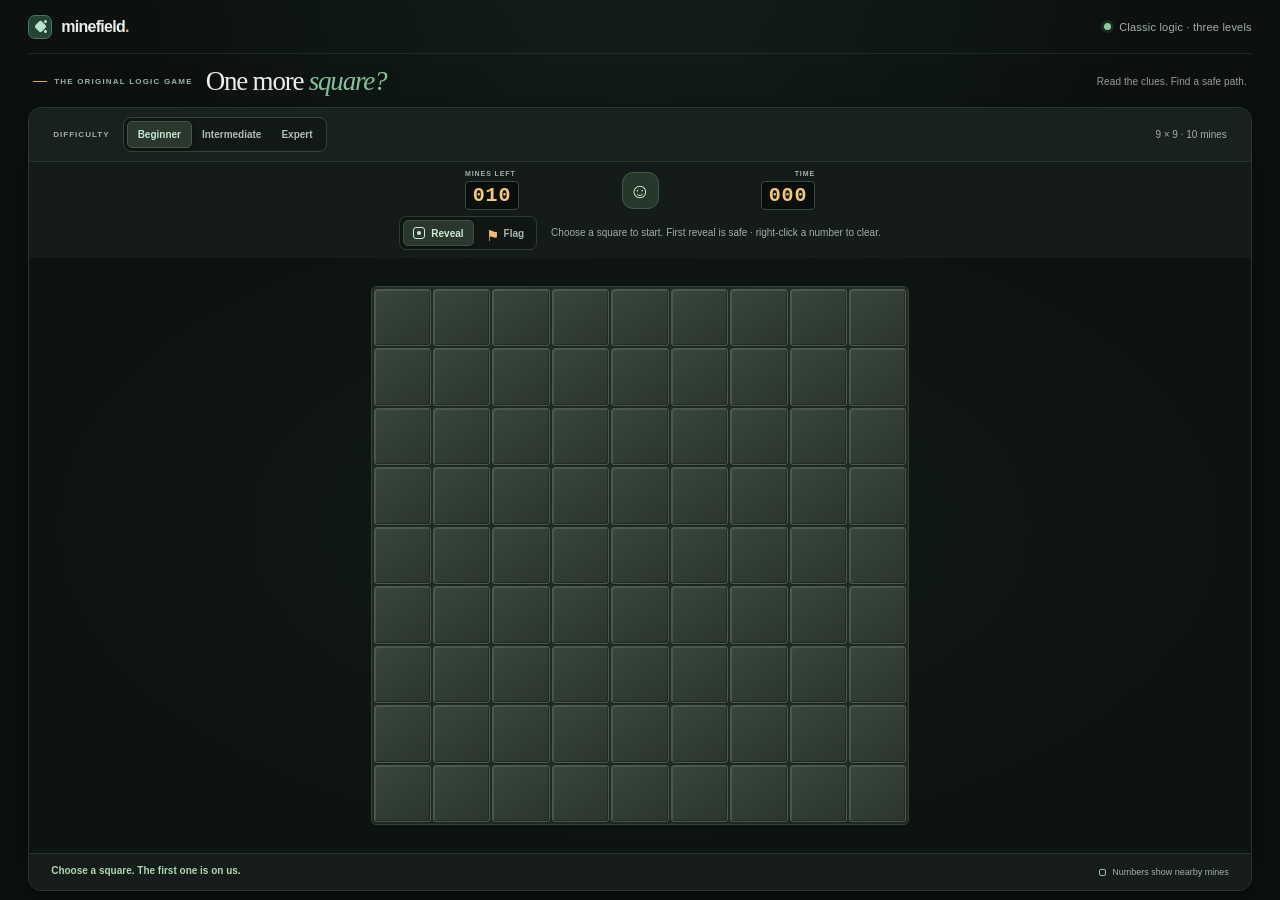
==== index.html @ 8f232d11 "Add playable Minesweeper project Publish the responsive game, test suite, project documentation, and" ====
<!doctype html>
<html lang="en">
  <head>
    <meta charset="utf-8">
    <meta name="viewport" content="width=device-width, initial-scale=1">
    <meta name="theme-color" content="#0c1110">
    <meta
      name="description"
      content="A fresh, friendly take on classic Minesweeper. Pick a difficulty and clear the board without hitting a mine."
    >
    <title>Minesweeper — One more square?</title>
    <link rel="stylesheet" href="styles.css">
    <script type="module" src="app.mjs"></script>
  </head>
  <body>
    <div class="page-shell">
      <header class="site-header">
        <a class="brand" href="./" aria-label="Minesweeper home">
          <span class="brand-mark" aria-hidden="true"><span></span></span>
          <span class="brand-name">minefield<span class="brand-period">.</span></span>
        </a>
        <span class="header-note"><span class="live-dot" aria-hidden="true"></span> Classic logic · three levels</span>
      </header>

      <main class="game-main">
        <section class="intro" aria-labelledby="page-title">
          <p class="eyebrow"><span class="eyebrow-line" aria-hidden="true"></span> THE ORIGINAL LOGIC GAME</p>
          <h1 id="page-title">One more <span>square?</span></h1>
          <p class="intro-copy">Read the clues. Find a safe path.</p>
        </section>

        <section class="game-card" aria-label="Minesweeper game">
          <div class="game-toolbar">
            <div class="difficulty-wrap">
              <span class="control-label" id="difficulty-label">DIFFICULTY</span>
              <div class="difficulty-switch" role="group" aria-labelledby="difficulty-label">
                <button class="difficulty-button is-selected" type="button" data-difficulty="beginner" aria-pressed="true">Beginner</button>
                <button class="difficulty-button" type="button" data-difficulty="intermediate" aria-pressed="false">Intermediate</button>
                <button class="difficulty-button" type="button" data-difficulty="expert" aria-pressed="false">Expert</button>
              </div>
            </div>
            <p class="board-size" id="board-size">9 × 9 <span>·</span> 10 mines</p>
          </div>

          <div class="game-console">
            <div class="counter-block">
              <span class="counter-label">MINES LEFT</span>
              <output class="digital-display" id="mine-count" aria-label="Mines remaining">010</output>
            </div>
            <button class="face-button" id="restart-button" type="button" aria-label="Start a new game">☺</button>
            <div class="counter-block counter-block-right">
              <span class="counter-label">TIME</span>
              <output class="digital-display" id="timer-display" aria-label="Elapsed time in seconds">000</output>
            </div>
          </div>

          <div class="play-controls">
            <div class="mode-switch" role="group" aria-label="Cell action">
              <button class="mode-button is-selected" type="button" data-mode="reveal" aria-pressed="true">
                <span class="mode-icon reveal-icon" aria-hidden="true"></span> Reveal
              </button>
              <button class="mode-button" type="button" data-mode="flag" aria-pressed="false">
                <span class="mode-icon flag-icon" aria-hidden="true">⚑</span> Flag
              </button>
            </div>
            <p class="play-hint" id="board-instructions">Choose a square to start. First reveal is safe · right-click a number to clear.</p>
          </div>

          <div class="board-frame">
            <div class="board-scroll" id="board-scroll" tabindex="0" aria-label="Scrollable game board">
              <div class="board" id="board" role="grid" aria-label="Minesweeper board" aria-describedby="board-instructions"></div>
            </div>
          </div>

          <div class="game-footer">
            <p class="game-message" id="game-message" role="status" aria-live="polite" aria-atomic="true">Choose a square. The first one is on us.</p>
            <p class="board-legend"><span class="legend-dot" aria-hidden="true"></span> Numbers show nearby mines</p>
          </div>
        </section>

      </main>
    </div>
  </body>
</html>
---- styles.css ----
:root {
  color-scheme: dark;
  font-family: "Avenir Next", Avenir, "Segoe UI", sans-serif;
  font-synthesis: none;
  text-rendering: optimizeLegibility;
  background: #0c1110;
  color: #e7ede8;
  --ink: #e7ede8;
  --muted: #99a69f;
  --paper: #151d1a;
  --green: #83c5a1;
  --green-dark: #9ad9b5;
  --line: #2a3731;
  --cell-size: 34px;
}

* {
  box-sizing: border-box;
}

html {
  min-width: 320px;
  min-height: 100%;
  background: #0c1110;
}

body {
  width: 100%;
  min-width: 320px;
  height: 100vh;
  height: 100dvh;
  min-height: 0;
  margin: 0;
  overflow: hidden;
  background:
    radial-gradient(ellipse at 50% -28%, rgba(45, 92, 69, 0.2), transparent 56%),
    #0c1110;
}

button {
  color: inherit;
  font: inherit;
}

button:focus-visible,
a:focus-visible,
.board-scroll:focus-visible {
  outline: 3px solid #e7b96d;
  outline-offset: 2px;
}

.page-shell {
  width: 100%;
  height: 100%;
  display: grid;
  grid-template-rows: 54px minmax(0, 1fr);
  padding: 0 clamp(10px, 2.2vw, 34px);
}

.site-header {
  min-width: 0;
  display: flex;
  align-items: center;
  justify-content: space-between;
  border-bottom: 1px solid rgba(153, 177, 161, 0.12);
}

.brand {
  display: inline-flex;
  gap: 9px;
  align-items: center;
  color: var(--ink);
  text-decoration: none;
}

.brand-mark {
  width: 24px;
  height: 24px;
  display: grid;
  place-items: center;
  border: 1px solid #4c765e;
  border-radius: 7px;
  background: #244333;
}

.brand-mark span {
  position: relative;
  width: 9px;
  height: 9px;
  border-radius: 2px;
  background: #b9e3c8;
  transform: rotate(45deg);
}

.brand-mark span::before,
.brand-mark span::after {
  position: absolute;
  top: 3px;
  left: 3px;
  width: 3px;
  height: 3px;
  border-radius: 50%;
  background: #b9e3c8;
  content: "";
}

.brand-mark span::before {
  transform: translateY(-7px);
}

.brand-mark span::after {
  transform: translateX(7px);
}

.brand-name {
  font-size: 16px;
  font-weight: 750;
  letter-spacing: -0.7px;
}

.brand-period {
  color: #e9ae6b;
}

.header-note {
  display: inline-flex;
  gap: 8px;
  align-items: center;
  color: #a3b0a8;
  font-size: 11px;
  letter-spacing: 0.02em;
}

.live-dot {
  width: 7px;
  height: 7px;
  border-radius: 50%;
  background: #8ccd9e;
  box-shadow: 0 0 0 3px rgba(140, 205, 158, 0.12);
}

.game-main {
  min-width: 0;
  min-height: 0;
  display: flex;
  flex-direction: column;
  padding: 7px 0 9px;
}

.intro {
  min-height: 46px;
  display: flex;
  align-items: center;
  gap: 13px;
  padding: 2px 5px 8px;
}

.eyebrow {
  display: inline-flex;
  gap: 7px;
  align-items: center;
  flex: 0 0 auto;
  margin: 0;
  color: #9cb6a5;
  font-size: 8px;
  font-weight: 750;
  letter-spacing: 0.15em;
}

.eyebrow-line {
  width: 14px;
  height: 1px;
  background: #e5a967;
}

h1 {
  margin: 0;
  color: #edf2ed;
  font-family: Georgia, "Times New Roman", serif;
  font-size: clamp(20px, 2.3vw, 27px);
  font-weight: 500;
  letter-spacing: -0.045em;
  line-height: 1;
  white-space: nowrap;
}

h1 span {
  color: #88c6a0;
  font-style: italic;
}

.intro-copy {
  margin: 0 0 0 auto;
  color: #96a39b;
  font-size: 10px;
  letter-spacing: 0.01em;
}

.game-card {
  min-width: 0;
  min-height: 0;
  flex: 1 1 auto;
  display: grid;
  grid-template-rows: auto auto auto minmax(0, 1fr) auto;
  overflow: hidden;
  border: 1px solid #2b3832;
  border-radius: 13px;
  background: #141b18;
  box-shadow: 0 17px 56px rgba(0, 0, 0, 0.26), 0 1px 4px rgba(0, 0, 0, 0.35);
}

.game-toolbar {
  min-height: 54px;
  display: flex;
  align-items: center;
  justify-content: space-between;
  gap: 14px;
  padding: 8px clamp(12px, 2vw, 24px);
  border-bottom: 1px solid var(--line);
  background: #18211d;
}

.difficulty-wrap {
  display: flex;
  align-items: center;
  gap: 13px;
}

.control-label,
.counter-label {
  color: #a3b0a8;
  font-size: 8px;
  font-weight: 750;
  letter-spacing: 0.13em;
}

.difficulty-switch {
  display: flex;
  align-items: center;
  padding: 3px;
  border: 1px solid #35443c;
  border-radius: 8px;
  background: #111815;
}

.difficulty-button {
  min-height: 27px;
  padding: 0 10px;
  border: 0;
  border-radius: 5px;
  background: transparent;
  color: #b1bcb5;
  cursor: pointer;
  font-size: 10px;
  font-weight: 600;
  transition: background 140ms ease, color 140ms ease;
}

.difficulty-button:hover {
  color: #f2f6f2;
}

.difficulty-button.is-selected {
  border: 1px solid #45564b;
  background: #29372f;
  color: #c2e8ce;
  box-shadow: 0 1px 5px rgba(0, 0, 0, 0.35);
}

.board-size {
  margin: 0;
  color: #a2afa6;
  font-size: 10px;
  white-space: nowrap;
}

.board-size span {
  padding: 0 4px;
  color: #617568;
}

.game-console {
  width: min(100%, 380px);
  display: flex;
  align-items: center;
  justify-content: space-between;
  margin: 0 auto;
  padding: 8px 15px 4px;
}

.counter-block {
  display: grid;
  gap: 4px;
}

.counter-block-right {
  text-align: right;
}

.counter-label {
  font-size: 7px;
}

.digital-display {
  min-width: 54px;
  padding: 4px 6px 3px;
  border: 1px solid #3a4941;
  border-radius: 4px;
  background: #0b100e;
  color: #f3c87e;
  font-family: "Courier New", monospace;
  font-size: 20px;
  font-variant-numeric: tabular-nums;
  font-weight: 700;
  letter-spacing: 0.04em;
  line-height: 1;
  text-align: center;
  box-shadow: inset 0 1px 5px rgba(0, 0, 0, 0.55);
}

.face-button {
  width: 37px;
  height: 37px;
  display: grid;
  place-items: center;
  border: 1px solid #45564a;
  border-radius: 11px;
  background: #25382c;
  color: #d1ead6;
  cursor: pointer;
  font-family: "Segoe UI Emoji", sans-serif;
  font-size: 21px;
  line-height: 1;
  transition: transform 150ms ease, background 150ms ease;
}

.face-button:hover {
  transform: translateY(-1px);
  background: #304736;
}

.face-button:active {
  transform: translateY(1px);
}

.play-controls {
  min-height: 42px;
  display: flex;
  align-items: center;
  justify-content: center;
  gap: 14px;
  padding: 2px 14px 8px;
}

.mode-switch {
  display: inline-flex;
  gap: 3px;
  flex: 0 0 auto;
  padding: 3px;
  border: 1px solid #303d35;
  border-radius: 7px;
  background: #101613;
}

.mode-button {
  min-height: 26px;
  display: inline-flex;
  gap: 6px;
  align-items: center;
  padding: 0 9px;
  border: 0;
  border-radius: 5px;
  background: transparent;
  color: #aab5ad;
  cursor: pointer;
  font-size: 10px;
  font-weight: 650;
}

.mode-button.is-selected {
  border: 1px solid #3e5145;
  background: #29372f;
  color: #cae9d2;
  box-shadow: 0 1px 4px rgba(0, 0, 0, 0.35);
}

.mode-icon {
  width: 12px;
  height: 12px;
  display: inline-grid;
  place-items: center;
}

.reveal-icon {
  border: 1.5px solid currentColor;
  border-radius: 3px;
}

.reveal-icon::after {
  width: 4px;
  height: 4px;
  border-radius: 50%;
  background: currentColor;
  content: "";
}

.flag-icon {
  color: #f2bc70;
  font-family: "Segoe UI Symbol", sans-serif;
  font-size: 15px;
}

.play-hint {
  margin: 0;
  color: #a2aea6;
  font-size: 10px;
  line-height: 1.4;
  text-align: center;
}

.board-frame {
  min-width: 0;
  min-height: 0;
  display: flex;
  align-items: center;
  justify-content: center;
  overflow: auto;
  padding: clamp(8px, 1.6vh, 16px);
  background:
    radial-gradient(ellipse at 50% 45%, rgba(55, 82, 65, 0.12), transparent 68%),
    #0d1310;
}

.board-scroll {
  max-width: 100%;
  max-height: 100%;
  overflow: auto;
  border: 1px solid #344139;
  border-radius: 5px;
  background: #18211c;
  scrollbar-color: #4b6152 #111815;
  scrollbar-width: thin;
}

.board {
  width: max-content;
  display: grid;
  grid-template-columns: repeat(var(--columns), var(--cell-size));
  gap: 2px;
  padding: 2px;
  margin: 0 auto;
  background: #202b24;
}

.cell {
  width: var(--cell-size);
  height: var(--cell-size);
  display: grid;
  place-items: center;
  padding: 0;
  border: 1px solid #4a5a50;
  border-radius: 3px;
  background: linear-gradient(145deg, #39463e, #29352e);
  color: #e5ece6;
  cursor: pointer;
  font-family: "Avenir Next", Avenir, "Segoe UI", sans-serif;
  font-size: clamp(13px, calc(var(--cell-size) * 0.48), 21px);
  font-weight: 800;
  line-height: 1;
  box-shadow:
    inset 1px 1px 0 rgba(215, 235, 220, 0.12),
    inset -1px -1px 0 rgba(0, 0, 0, 0.27),
    0 1px 1px rgba(0, 0, 0, 0.18);
  -webkit-tap-highlight-color: transparent;
  touch-action: manipulation;
  user-select: none;
}

.cell:hover:not(.is-revealed) {
  border-color: #738b78;
  background: linear-gradient(145deg, #46564a, #334137);
}

.cell.is-revealed {
  border: 1px solid #252f29;
  background: #171e1a;
  color: #e7ece7;
  cursor: default;
  box-shadow:
    inset 1px 1px 3px rgba(0, 0, 0, 0.42),
    inset -1px -1px 0 rgba(176, 196, 181, 0.045);
}

.cell.is-revealed:focus-visible {
  outline-offset: -3px;
}

.cell.is-flagged {
  border-color: #77603a;
  background: linear-gradient(145deg, #4a4030, #392f24);
  color: #ffd27e;
  font-family: "Segoe UI Symbol", sans-serif;
  font-size: clamp(14px, calc(var(--cell-size) * 0.52), 22px);
}

.cell.is-mine,
.cell.is-exposed-mine {
  border-color: #7b4d48;
  background: #432c2b;
  color: #ff9c87;
  font-size: clamp(15px, calc(var(--cell-size) * 0.56), 24px);
}

.cell.is-exposed-mine {
  background: #492e2d;
}

.cell.is-wrong-flag {
  border-color: #87504b;
  background: #492e2d;
  color: #ff9d91;
  font-size: clamp(15px, calc(var(--cell-size) * 0.56), 24px);
}

.cell.is-revealed.number-1 { color: #78c2ff; }
.cell.is-revealed.number-2 { color: #83d39a; }
.cell.is-revealed.number-3 { color: #ff8e82; }
.cell.is-revealed.number-4 { color: #c5a5ff; }
.cell.is-revealed.number-5 { color: #ffb36e; }
.cell.is-revealed.number-6 { color: #67d4d0; }
.cell.is-revealed.number-7 { color: #f0e8d9; }
.cell.is-revealed.number-8 { color: #b1bcb4; }

.game-footer {
  min-height: 37px;
  display: flex;
  align-items: center;
  justify-content: space-between;
  gap: 12px;
  padding: 4px clamp(12px, 2vw, 22px);
  border-top: 1px solid #28352e;
  background: #151c19;
}

.game-message {
  min-height: 1.4em;
  margin: 0;
  color: #aad8b6;
  font-size: 10px;
  font-weight: 650;
}

.board-legend {
  display: inline-flex;
  gap: 6px;
  align-items: center;
  margin: 0;
  color: #a3afa7;
  font-size: 9px;
  white-space: nowrap;
}

.legend-dot {
  width: 7px;
  height: 7px;
  border: 1px solid #90c9a0;
  border-radius: 2px;
  background: #171e1a;
  box-shadow: inset 1px 1px 2px rgba(0, 0, 0, 0.35);
}

@media (min-width: 700px) {
  .board {
    --cell-size: clamp(24px, min(calc((100vw - 140px) / var(--columns)), calc((100dvh - 383px) / var(--rows))), 76px);
  }
}

@media (max-width: 699px) {
  .page-shell {
    grid-template-rows: 48px minmax(0, 1fr);
    padding: 0 9px;
  }

  .header-note {
    font-size: 9px;
  }

  .game-main {
    padding-top: 4px;
    padding-bottom: 5px;
  }

  .intro {
    min-height: 39px;
    gap: 9px;
    padding: 2px 3px 6px;
  }

  .eyebrow {
    gap: 5px;
    font-size: 7px;
    letter-spacing: 0.1em;
  }

  .eyebrow-line {
    width: 9px;
  }

  h1 {
    font-size: clamp(17px, 4.8vw, 23px);
  }

  .intro-copy {
    display: none;
  }

  .game-card {
    border-radius: 10px;
  }

  .game-toolbar {
    min-height: 51px;
    gap: 7px;
    padding: 6px 8px;
  }

  .difficulty-wrap {
    gap: 6px;
  }

  .control-label {
    font-size: 7px;
    letter-spacing: 0.08em;
  }

  .difficulty-button {
    min-height: 25px;
    padding: 0 6px;
    font-size: 9px;
  }

  .board-size {
    font-size: 9px;
  }

  .game-console {
    width: min(100%, 310px);
    padding: 5px 13px 2px;
  }

  .digital-display {
    min-width: 49px;
    font-size: 18px;
  }

  .face-button {
    width: 34px;
    height: 34px;
    border-radius: 9px;
    font-size: 19px;
  }

  .play-controls {
    min-height: 39px;
    flex-wrap: wrap;
    gap: 5px 9px;
    padding: 2px 7px 6px;
  }

  .mode-button {
    min-height: 24px;
    padding: 0 7px;
    font-size: 9px;
  }

  .play-hint {
    font-size: 8px;
  }

  .board-frame {
    padding: 6px;
  }

  .board {
    --cell-size: clamp(22px, min(calc((100vw - 44px) / var(--columns)), calc((100dvh - 255px) / var(--rows))), 40px);
    margin: 0;
  }

  .game-footer {
    min-height: 34px;
    gap: 5px;
    padding: 4px 8px;
  }

  .game-message {
    font-size: 8px;
  }

  .board-legend {
    font-size: 8px;
  }
}

@media (max-width: 370px) {
  .header-note {
    max-width: 132px;
    font-size: 8px;
  }

  .board-legend {
    white-space: normal;
  }
}

@media (max-height: 520px) {
  .page-shell {
    grid-template-rows: 42px minmax(0, 1fr);
  }

  .game-main {
    padding-top: 2px;
    padding-bottom: 3px;
  }

  .intro {
    min-height: 32px;
    padding-bottom: 4px;
  }

  .game-toolbar {
    min-height: 42px;
    padding-top: 4px;
    padding-bottom: 4px;
  }

  .game-console {
    padding-top: 3px;
    padding-bottom: 1px;
  }

  .face-button {
    width: 30px;
    height: 30px;
  }

  .play-controls {
    min-height: 32px;
    padding-bottom: 4px;
  }

  .game-footer {
    min-height: 30px;
  }

  .board {
    --cell-size: clamp(8px, min(calc((100vw - 140px) / var(--columns)), calc((100dvh - 300px) / var(--rows))), 32px);
  }
}

@media (prefers-reduced-motion: reduce) {
  *,
  *::before,
  *::after {
    scroll-behavior: auto !important;
    transition-duration: 0.01ms !important;
    animation-duration: 0.01ms !important;
    animation-iteration-count: 1 !important;
  }
}
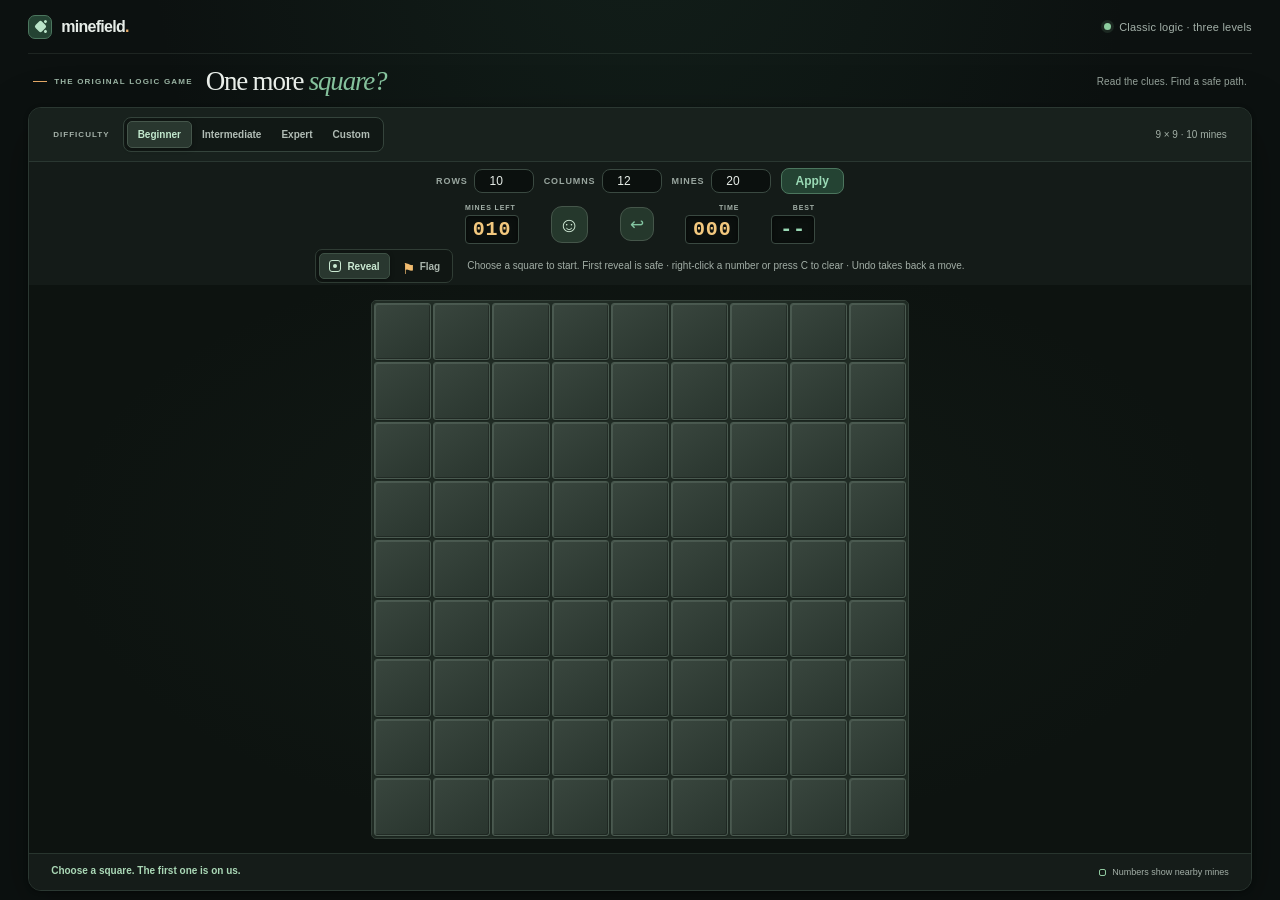
==== commit c62564e4: "Add custom boards, undo, keyboard chording, and best times - Custom board size (1-24 rows, 1-40 colu" ====
--- a/index.html
+++ b/index.html
@@ -37,9 +37,25 @@
                 <button class="difficulty-button is-selected" type="button" data-difficulty="beginner" aria-pressed="true">Beginner</button>
                 <button class="difficulty-button" type="button" data-difficulty="intermediate" aria-pressed="false">Intermediate</button>
                 <button class="difficulty-button" type="button" data-difficulty="expert" aria-pressed="false">Expert</button>
+                <button class="difficulty-button" type="button" data-difficulty="custom" aria-pressed="false">Custom</button>
               </div>
             </div>
             <p class="board-size" id="board-size">9 × 9 <span>·</span> 10 mines</p>
+          </div>
+          <div class="custom-size" id="custom-size" hidden>
+            <label class="custom-field">
+              <span class="custom-label">ROWS</span>
+              <input class="custom-input" id="custom-rows" type="number" min="1" max="24" value="10" inputmode="numeric">
+            </label>
+            <label class="custom-field">
+              <span class="custom-label">COLUMNS</span>
+              <input class="custom-input" id="custom-columns" type="number" min="1" max="40" value="12" inputmode="numeric">
+            </label>
+            <label class="custom-field">
+              <span class="custom-label">MINES</span>
+              <input class="custom-input" id="custom-mines" type="number" min="1" max="479" value="20" inputmode="numeric">
+            </label>
+            <button class="custom-apply" id="apply-custom" type="button">Apply</button>
           </div>
 
           <div class="game-console">
@@ -48,9 +64,14 @@
               <output class="digital-display" id="mine-count" aria-label="Mines remaining">010</output>
             </div>
             <button class="face-button" id="restart-button" type="button" aria-label="Start a new game">☺</button>
+            <button class="undo-button" id="undo-button" type="button" aria-label="Undo last move">↩</button>
             <div class="counter-block counter-block-right">
               <span class="counter-label">TIME</span>
-              <output class="digital-display" id="timer-display" aria-label="Elapsed time in seconds">000</output>
+              <output class="digital-display" id="timer-display" aria-label="Elapsed time in seconds">0000</output>
+            </div>
+            <div class="counter-block counter-block-best">
+              <span class="counter-label">BEST</span>
+              <output class="digital-display best-display" id="best-time" aria-label="Best time for this difficulty">--</output>
             </div>
           </div>
 
@@ -63,7 +84,7 @@
                 <span class="mode-icon flag-icon" aria-hidden="true">⚑</span> Flag
               </button>
             </div>
-            <p class="play-hint" id="board-instructions">Choose a square to start. First reveal is safe · right-click a number to clear.</p>
+            <p class="play-hint" id="board-instructions">Choose a square to start. First reveal is safe · right-click a number or press C to clear · Undo takes back a move.</p>
           </div>
 
           <div class="board-frame">
--- a/styles.css
+++ b/styles.css
@@ -340,6 +340,99 @@
 }
 
 .face-button:active {
+  transform: translateY(1px);
+}
+
+.undo-button {
+  width: 34px;
+  height: 34px;
+  display: grid;
+  place-items: center;
+  border: 1px solid #45564a;
+  border-radius: 11px;
+  background: #25382c;
+  color: var(--green);
+  cursor: pointer;
+  font-size: 17px;
+  line-height: 1;
+  transition: transform 150ms ease, background 150ms ease;
+}
+
+.undo-button:hover {
+  transform: translateY(-1px);
+  background: #304736;
+}
+
+.undo-button:active {
+  transform: translateY(1px);
+}
+
+.counter-block-best {
+  text-align: right;
+}
+
+.best-display {
+  min-width: 44px;
+  color: var(--green-dark);
+}
+
+.custom-size {
+  display: flex;
+  flex-wrap: wrap;
+  align-items: center;
+  justify-content: center;
+  gap: 10px;
+  padding: 6px 0 2px;
+}
+
+.custom-field {
+  display: inline-flex;
+  align-items: center;
+  gap: 6px;
+}
+
+.custom-label {
+  color: var(--muted);
+  font-size: 9px;
+  font-weight: 750;
+  letter-spacing: 0.1em;
+}
+
+.custom-input {
+  width: 60px;
+  padding: 4px 6px;
+  border: 1px solid #3a4941;
+  border-radius: 8px;
+  background: #0b100e;
+  color: var(--ink);
+  font: inherit;
+  font-size: 12px;
+  text-align: center;
+}
+
+.custom-input:focus-visible {
+  outline: 2px solid #e7b96d;
+  outline-offset: 1px;
+}
+
+.custom-apply {
+  padding: 5px 14px;
+  border: 1px solid #4c765e;
+  border-radius: 8px;
+  background: #244333;
+  color: var(--green-dark);
+  font: inherit;
+  font-size: 12px;
+  font-weight: 650;
+  cursor: pointer;
+  transition: background 150ms ease, transform 100ms ease;
+}
+
+.custom-apply:hover {
+  background: #2c4f3b;
+}
+
+.custom-apply:active {
   transform: translateY(1px);
 }
 
@@ -660,6 +753,21 @@
     font-size: 19px;
   }
 
+  .undo-button {
+    width: 32px;
+    height: 32px;
+    border-radius: 9px;
+    font-size: 16px;
+  }
+
+  .best-display {
+    min-width: 40px;
+  }
+
+  .custom-input {
+    width: 54px;
+  }
+
   .play-controls {
     min-height: 39px;
     flex-wrap: wrap;
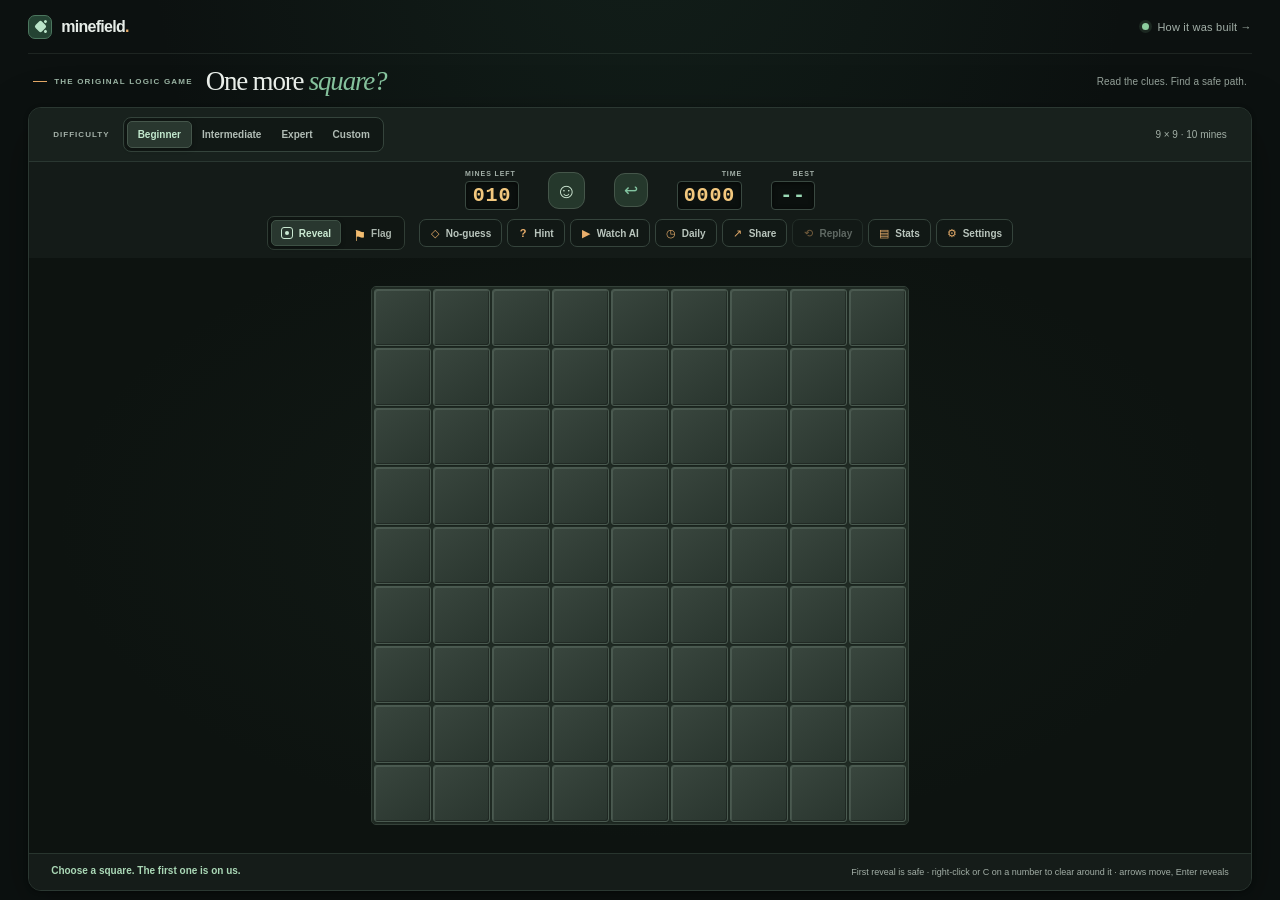
==== commit c79ec3ec: "Add solver-backed tools, daily and shared boards, replay, stats, offline play, and settings Build th" ====
--- a/index.html
+++ b/index.html
@@ -9,6 +9,9 @@
       content="A fresh, friendly take on classic Minesweeper. Pick a difficulty and clear the board without hitting a mine."
     >
     <title>Minesweeper — One more square?</title>
+    <link rel="manifest" href="manifest.webmanifest">
+    <link rel="icon" href="icons/icon.svg" type="image/svg+xml">
+    <link rel="apple-touch-icon" href="icons/icon-192.png">
     <link rel="stylesheet" href="styles.css">
     <script type="module" src="app.mjs"></script>
   </head>
@@ -19,7 +22,7 @@
           <span class="brand-mark" aria-hidden="true"><span></span></span>
           <span class="brand-name">minefield<span class="brand-period">.</span></span>
         </a>
-        <span class="header-note"><span class="live-dot" aria-hidden="true"></span> Classic logic · three levels</span>
+        <a class="header-note" href="build.html"><span class="live-dot" aria-hidden="true"></span> How it was built →</a>
       </header>
 
       <main class="game-main">
@@ -84,7 +87,46 @@
                 <span class="mode-icon flag-icon" aria-hidden="true">⚑</span> Flag
               </button>
             </div>
-            <p class="play-hint" id="board-instructions">Choose a square to start. First reveal is safe · right-click a number or press C to clear · Undo takes back a move.</p>
+            <div class="tool-bar" role="group" aria-label="Game tools">
+              <button class="tool-button" id="no-guess-button" type="button" aria-pressed="false" aria-label="No-guess boards" title="Boards that can always be solved by logic">
+                <span class="tool-icon" aria-hidden="true">◇</span><span class="tool-text">No-guess</span>
+              </button>
+              <button class="tool-button" id="hint-button" type="button" aria-label="Hint" title="Show a square the numbers prove safe">
+                <span class="tool-icon" aria-hidden="true">?</span><span class="tool-text">Hint</span>
+              </button>
+              <button class="tool-button" id="agent-button" type="button" aria-pressed="false" aria-label="Watch AI play" title="Watch the solver play and explain each move">
+                <span class="tool-icon" aria-hidden="true">▶</span><span class="tool-text">Watch AI</span>
+              </button>
+              <button class="tool-button" id="daily-button" type="button" aria-label="Daily challenge" title="Today's board, the same for everyone">
+                <span class="tool-icon" aria-hidden="true">◷</span><span class="tool-text">Daily</span>
+              </button>
+              <button class="tool-button" id="share-button" type="button" aria-label="Share this board" title="Share a link to this exact board">
+                <span class="tool-icon" aria-hidden="true">↗</span><span class="tool-text">Share</span>
+              </button>
+              <button class="tool-button" id="replay-button" type="button" aria-label="Replay this game" title="Watch the finished game move by move" disabled>
+                <span class="tool-icon" aria-hidden="true">⟲</span><span class="tool-text">Replay</span>
+              </button>
+              <button class="tool-button" id="stats-button" type="button" aria-label="Stats" title="Games played, win rate, streaks, and speed">
+                <span class="tool-icon" aria-hidden="true">▤</span><span class="tool-text">Stats</span>
+              </button>
+              <button class="tool-button" id="settings-button" type="button" aria-label="Settings" title="Colors, contrast, sound, and motion">
+                <span class="tool-icon" aria-hidden="true">⚙</span><span class="tool-text">Settings</span>
+              </button>
+            </div>
+          </div>
+
+          <div class="replay-bar" id="replay-bar" role="group" aria-label="Replay controls" hidden>
+            <button class="tool-button" id="replay-back" type="button" aria-label="Previous move">⏮</button>
+            <button class="tool-button" id="replay-play" type="button" aria-label="Pause">⏸</button>
+            <button class="tool-button" id="replay-forward" type="button" aria-label="Next move">⏭</button>
+            <input class="replay-slider" id="replay-slider" type="range" min="0" max="0" value="0" aria-label="Replay position">
+            <output class="replay-position" id="replay-position">Move 0 of 0</output>
+            <select class="replay-speed" id="replay-speed" aria-label="Replay speed">
+              <option value="1">1×</option>
+              <option value="2" selected>2×</option>
+              <option value="4">4×</option>
+            </select>
+            <button class="tool-button" id="replay-exit" type="button">Exit replay</button>
           </div>
 
           <div class="board-frame">
@@ -95,11 +137,78 @@
 
           <div class="game-footer">
             <p class="game-message" id="game-message" role="status" aria-live="polite" aria-atomic="true">Choose a square. The first one is on us.</p>
-            <p class="board-legend"><span class="legend-dot" aria-hidden="true"></span> Numbers show nearby mines</p>
+            <p class="play-hint" id="board-instructions">First reveal is safe · right-click or C on a number to clear around it · arrows move, Enter reveals</p>
           </div>
         </section>
 
       </main>
     </div>
+
+    <dialog class="panel" id="share-dialog" aria-labelledby="share-title">
+      <div class="panel-head">
+        <h2 id="share-title">Share this board</h2>
+        <form method="dialog"><button class="panel-close" type="submit" aria-label="Close">×</button></form>
+      </div>
+      <p class="panel-note" id="share-note">Anyone with this link gets the same board.</p>
+      <textarea class="share-text" id="share-text" rows="5" readonly aria-label="Text to share"></textarea>
+      <div class="panel-actions">
+        <button class="panel-action" id="copy-share" type="button">Copy</button>
+        <button class="panel-action" id="native-share" type="button" hidden>Share…</button>
+      </div>
+    </dialog>
+
+    <dialog class="panel panel-wide" id="stats-dialog" aria-labelledby="stats-title">
+      <div class="panel-head">
+        <h2 id="stats-title">Your stats</h2>
+        <form method="dialog"><button class="panel-close" type="submit" aria-label="Close">×</button></form>
+      </div>
+      <div class="stats-wrap">
+        <table class="stats-table">
+          <thead>
+            <tr>
+              <th scope="col">Mode</th>
+              <th scope="col">Played</th>
+              <th scope="col">Win %</th>
+              <th scope="col">Streak</th>
+              <th scope="col">Best streak</th>
+              <th scope="col">Best time</th>
+              <th scope="col">Average</th>
+              <th scope="col"><abbr title="Board difficulty (3BV) cleared per second">Best 3BV/s</abbr></th>
+            </tr>
+          </thead>
+          <tbody id="stats-body"></tbody>
+        </table>
+      </div>
+      <p class="panel-note">Stats stay in this browser. Games with hints, the AI, or an undo after a loss don't count.</p>
+      <div class="panel-actions">
+        <button class="panel-action is-danger" id="reset-stats" type="button">Reset stats</button>
+      </div>
+    </dialog>
+
+    <dialog class="panel" id="settings-dialog" aria-labelledby="settings-title">
+      <div class="panel-head">
+        <h2 id="settings-title">Settings</h2>
+        <form method="dialog"><button class="panel-close" type="submit" aria-label="Close">×</button></form>
+      </div>
+      <div class="settings-list">
+        <label class="setting">
+          <input type="checkbox" id="setting-colorblind">
+          <span><strong>Colorblind-safe numbers</strong><small>Number colors that stay distinct with common color vision differences.</small></span>
+        </label>
+        <label class="setting">
+          <input type="checkbox" id="setting-contrast">
+          <span><strong>High contrast</strong><small>Brighter edges and stronger difference between covered and open squares.</small></span>
+        </label>
+        <label class="setting">
+          <input type="checkbox" id="setting-sound">
+          <span><strong>Sound effects</strong><small>Short tones for reveals, flags, wins, and losses.</small></span>
+        </label>
+        <label class="setting">
+          <input type="checkbox" id="setting-motion">
+          <span><strong>Reduce motion</strong><small>Turns off animations such as the hint pulse.</small></span>
+        </label>
+      </div>
+      <p class="panel-note">Settings stay in this browser.</p>
+    </dialog>
   </body>
 </html>
--- a/styles.css
+++ b/styles.css
@@ -129,6 +129,11 @@
   color: #a3b0a8;
   font-size: 11px;
   letter-spacing: 0.02em;
+  text-decoration: none;
+}
+
+a.header-note:hover {
+  color: #f2f6f2;
 }
 
 .live-dot {
@@ -200,8 +205,8 @@
   min-width: 0;
   min-height: 0;
   flex: 1 1 auto;
-  display: grid;
-  grid-template-rows: auto auto auto minmax(0, 1fr) auto;
+  display: flex;
+  flex-direction: column;
   overflow: hidden;
   border: 1px solid #2b3832;
   border-radius: 13px;
@@ -385,6 +390,45 @@
   padding: 6px 0 2px;
 }
 
+.custom-size[hidden],
+.play-controls[hidden],
+.replay-bar[hidden] {
+  display: none;
+}
+
+.replay-bar {
+  min-height: 42px;
+  display: flex;
+  flex-wrap: wrap;
+  align-items: center;
+  justify-content: center;
+  gap: 6px;
+  padding: 2px 14px 8px;
+}
+
+.replay-slider {
+  width: min(260px, 40vw);
+  accent-color: #83c5a1;
+}
+
+.replay-position {
+  min-width: 128px;
+  color: #a2aea6;
+  font-size: 10px;
+  font-variant-numeric: tabular-nums;
+}
+
+.replay-speed {
+  min-height: 28px;
+  padding: 0 6px;
+  border: 1px solid #35443c;
+  border-radius: 7px;
+  background: #111815;
+  color: var(--ink);
+  font: inherit;
+  font-size: 10px;
+}
+
 .custom-field {
   display: inline-flex;
   align-items: center;
@@ -439,6 +483,7 @@
 .play-controls {
   min-height: 42px;
   display: flex;
+  flex-wrap: wrap;
   align-items: center;
   justify-content: center;
   gap: 14px;
@@ -503,17 +548,66 @@
   font-size: 15px;
 }
 
+.tool-bar {
+  display: inline-flex;
+  flex-wrap: wrap;
+  justify-content: center;
+  gap: 5px;
+}
+
+.tool-button {
+  min-height: 28px;
+  display: inline-flex;
+  gap: 6px;
+  align-items: center;
+  padding: 0 10px;
+  border: 1px solid #35443c;
+  border-radius: 7px;
+  background: #111815;
+  color: #b9c5bd;
+  cursor: pointer;
+  font-size: 10px;
+  font-weight: 650;
+  transition: background 140ms ease, color 140ms ease, border-color 140ms ease;
+}
+
+.tool-button:hover:not(:disabled) {
+  border-color: #4c765e;
+  color: #f2f6f2;
+}
+
+.tool-button:disabled {
+  cursor: default;
+  opacity: 0.45;
+}
+
+.tool-button.is-on,
+.tool-button[aria-pressed="true"] {
+  border-color: #4c765e;
+  background: #244333;
+  color: var(--green-dark);
+}
+
+.tool-icon {
+  min-width: 10px;
+  color: #e9ae6b;
+  font-size: 11px;
+  line-height: 1;
+  text-align: center;
+}
+
 .play-hint {
   margin: 0;
   color: #a2aea6;
-  font-size: 10px;
+  font-size: 9px;
   line-height: 1.4;
-  text-align: center;
+  text-align: right;
 }
 
 .board-frame {
   min-width: 0;
   min-height: 0;
+  flex: 1 1 auto;
   display: flex;
   align-items: center;
   justify-content: center;
@@ -615,6 +709,24 @@
   font-size: clamp(15px, calc(var(--cell-size) * 0.56), 24px);
 }
 
+.cell.is-ghost-mine {
+  color: rgba(255, 156, 135, 0.42);
+}
+
+.cell.is-hint {
+  outline: 2px solid #f3c87e;
+  outline-offset: -2px;
+  animation: hint-pulse 1.1s ease-in-out infinite;
+}
+
+.cell.is-hint-clue {
+  box-shadow: inset 0 0 0 2px rgba(120, 194, 255, 0.75);
+}
+
+@keyframes hint-pulse {
+  50% { outline-color: rgba(243, 200, 126, 0.35); }
+}
+
 .cell.is-revealed.number-1 { color: #78c2ff; }
 .cell.is-revealed.number-2 { color: #83d39a; }
 .cell.is-revealed.number-3 { color: #ff8e82; }
@@ -624,6 +736,62 @@
 .cell.is-revealed.number-7 { color: #f0e8d9; }
 .cell.is-revealed.number-8 { color: #b1bcb4; }
 
+/* Okabe–Ito based colors, brightened for the dark board. */
+[data-colorblind] .cell.is-revealed.number-1 { color: #56b4e9; }
+[data-colorblind] .cell.is-revealed.number-2 { color: #f0e442; }
+[data-colorblind] .cell.is-revealed.number-3 { color: #ff8a3d; }
+[data-colorblind] .cell.is-revealed.number-4 { color: #e08ac0; }
+[data-colorblind] .cell.is-revealed.number-5 { color: #e6b800; }
+[data-colorblind] .cell.is-revealed.number-6 { color: #2fcfa5; }
+[data-colorblind] .cell.is-revealed.number-7 { color: #ffffff; }
+[data-colorblind] .cell.is-revealed.number-8 { color: #bdbdbd; }
+
+[data-high-contrast] .cell {
+  border-color: #a9bdb0;
+  background: #5a6d61;
+  color: #ffffff;
+}
+
+[data-high-contrast] .cell:hover:not(.is-revealed) {
+  border-color: #e6f2e9;
+  background: #6c8273;
+}
+
+[data-high-contrast] .cell.is-revealed {
+  border-color: #3d4b42;
+  background: #030504;
+}
+
+[data-high-contrast] .cell.is-flagged {
+  border-color: #ffd27e;
+  background: #5d4a26;
+}
+
+[data-high-contrast] .board {
+  background: #000000;
+}
+
+[data-high-contrast] .tool-button,
+[data-high-contrast] .difficulty-button,
+[data-high-contrast] .mode-button {
+  color: #ffffff;
+}
+
+[data-high-contrast] .game-message,
+[data-high-contrast] .play-hint,
+[data-high-contrast] .control-label,
+[data-high-contrast] .counter-label {
+  color: #ffffff;
+}
+
+[data-reduce-motion] *,
+[data-reduce-motion] *::before,
+[data-reduce-motion] *::after {
+  scroll-behavior: auto !important;
+  transition-duration: 0.01ms !important;
+  animation: none !important;
+}
+
 .game-footer {
   min-height: 37px;
   display: flex;
@@ -643,23 +811,197 @@
   font-weight: 650;
 }
 
-.board-legend {
-  display: inline-flex;
-  gap: 6px;
-  align-items: center;
+
+.panel {
+  width: min(560px, calc(100vw - 24px));
+  max-height: calc(100dvh - 24px);
+  padding: 0;
+  overflow: auto;
+  border: 1px solid #35443c;
+  border-radius: 12px;
+  background: #141b18;
+  color: var(--ink);
+  box-shadow: 0 24px 70px rgba(0, 0, 0, 0.55);
+}
+
+.panel::backdrop {
+  background: rgba(4, 8, 6, 0.72);
+}
+
+.panel-head {
+  display: flex;
+  align-items: center;
+  justify-content: space-between;
+  gap: 12px;
+  padding: 12px 16px;
+  border-bottom: 1px solid var(--line);
+  background: #18211d;
+}
+
+.panel-head h2 {
   margin: 0;
-  color: #a3afa7;
-  font-size: 9px;
+  font-family: Georgia, "Times New Roman", serif;
+  font-size: 19px;
+  font-weight: 500;
+  letter-spacing: -0.02em;
+}
+
+.panel-head form {
+  margin: 0;
+}
+
+.panel-close {
+  width: 30px;
+  height: 30px;
+  border: 1px solid #35443c;
+  border-radius: 8px;
+  background: #111815;
+  color: var(--ink);
+  cursor: pointer;
+  font-size: 18px;
+  line-height: 1;
+}
+
+.settings-list {
+  display: grid;
+  gap: 2px;
+  padding: 8px;
+}
+
+.setting {
+  display: flex;
+  gap: 12px;
+  align-items: flex-start;
+  padding: 10px 8px;
+  border-radius: 8px;
+  cursor: pointer;
+}
+
+.setting:hover {
+  background: #18211d;
+}
+
+.setting input {
+  width: 18px;
+  height: 18px;
+  flex: 0 0 auto;
+  margin: 1px 0 0;
+  accent-color: #83c5a1;
+}
+
+.setting input:focus-visible {
+  outline: 3px solid #e7b96d;
+  outline-offset: 2px;
+}
+
+.setting strong {
+  display: block;
+  font-size: 13px;
+  font-weight: 650;
+}
+
+.setting small {
+  display: block;
+  margin-top: 2px;
+  color: var(--muted);
+  font-size: 11px;
+  line-height: 1.4;
+}
+
+.panel-wide {
+  width: min(760px, calc(100vw - 24px));
+}
+
+.stats-wrap {
+  margin: 12px 16px 0;
+  overflow-x: auto;
+  border: 1px solid var(--line);
+  border-radius: 8px;
+}
+
+.stats-table {
+  width: 100%;
+  border-collapse: collapse;
+  font-size: 12px;
+  font-variant-numeric: tabular-nums;
   white-space: nowrap;
 }
 
-.legend-dot {
-  width: 7px;
-  height: 7px;
-  border: 1px solid #90c9a0;
-  border-radius: 2px;
-  background: #171e1a;
-  box-shadow: inset 1px 1px 2px rgba(0, 0, 0, 0.35);
+.stats-table th,
+.stats-table td {
+  padding: 8px 10px;
+  border-bottom: 1px solid var(--line);
+  text-align: right;
+}
+
+.stats-table thead th {
+  background: #18211d;
+  color: var(--muted);
+  font-size: 10px;
+  font-weight: 700;
+  letter-spacing: 0.06em;
+  text-transform: uppercase;
+}
+
+.stats-table th[scope="row"],
+.stats-table thead th:first-child {
+  text-align: left;
+}
+
+.stats-table tbody tr:last-child > * {
+  border-bottom: 0;
+}
+
+.stats-table abbr {
+  text-decoration: none;
+}
+
+.panel-note {
+  margin: 12px 16px;
+  color: var(--muted);
+  font-size: 12px;
+  line-height: 1.5;
+}
+
+.share-text {
+  display: block;
+  width: calc(100% - 32px);
+  margin: 0 16px;
+  padding: 10px;
+  resize: vertical;
+  border: 1px solid #3a4941;
+  border-radius: 8px;
+  background: #0b100e;
+  color: var(--ink);
+  font: 12px/1.5 "Courier New", monospace;
+}
+
+.panel-actions {
+  display: flex;
+  flex-wrap: wrap;
+  gap: 8px;
+  padding: 12px 16px 16px;
+}
+
+.panel-action {
+  padding: 7px 16px;
+  border: 1px solid #4c765e;
+  border-radius: 8px;
+  background: #244333;
+  color: var(--green-dark);
+  cursor: pointer;
+  font-size: 12px;
+  font-weight: 650;
+}
+
+.panel-action:hover {
+  background: #2c4f3b;
+}
+
+.panel-action.is-danger {
+  border-color: #7b4d48;
+  background: #3a2423;
+  color: #ffb3a6;
 }
 
 @media (min-width: 700px) {
@@ -713,7 +1055,8 @@
 
   .game-toolbar {
     min-height: 51px;
-    gap: 7px;
+    flex-wrap: wrap;
+    gap: 4px 7px;
     padding: 6px 8px;
   }
 
@@ -782,7 +1125,13 @@
   }
 
   .play-hint {
-    font-size: 8px;
+    display: none;
+  }
+
+  .tool-button {
+    min-height: 26px;
+    padding: 0 8px;
+    font-size: 9px;
   }
 
   .board-frame {
@@ -790,7 +1139,7 @@
   }
 
   .board {
-    --cell-size: clamp(22px, min(calc((100vw - 44px) / var(--columns)), calc((100dvh - 255px) / var(--rows))), 40px);
+    --cell-size: clamp(18px, min(calc((100vw - 52px) / var(--columns) - 2px), calc((100dvh - 330px) / var(--rows))), 40px);
     margin: 0;
   }
 
@@ -804,9 +1153,6 @@
     font-size: 8px;
   }
 
-  .board-legend {
-    font-size: 8px;
-  }
 }
 
 @media (max-width: 370px) {
@@ -815,8 +1161,8 @@
     font-size: 8px;
   }
 
-  .board-legend {
-    white-space: normal;
+  .tool-text {
+    display: none;
   }
 }
 
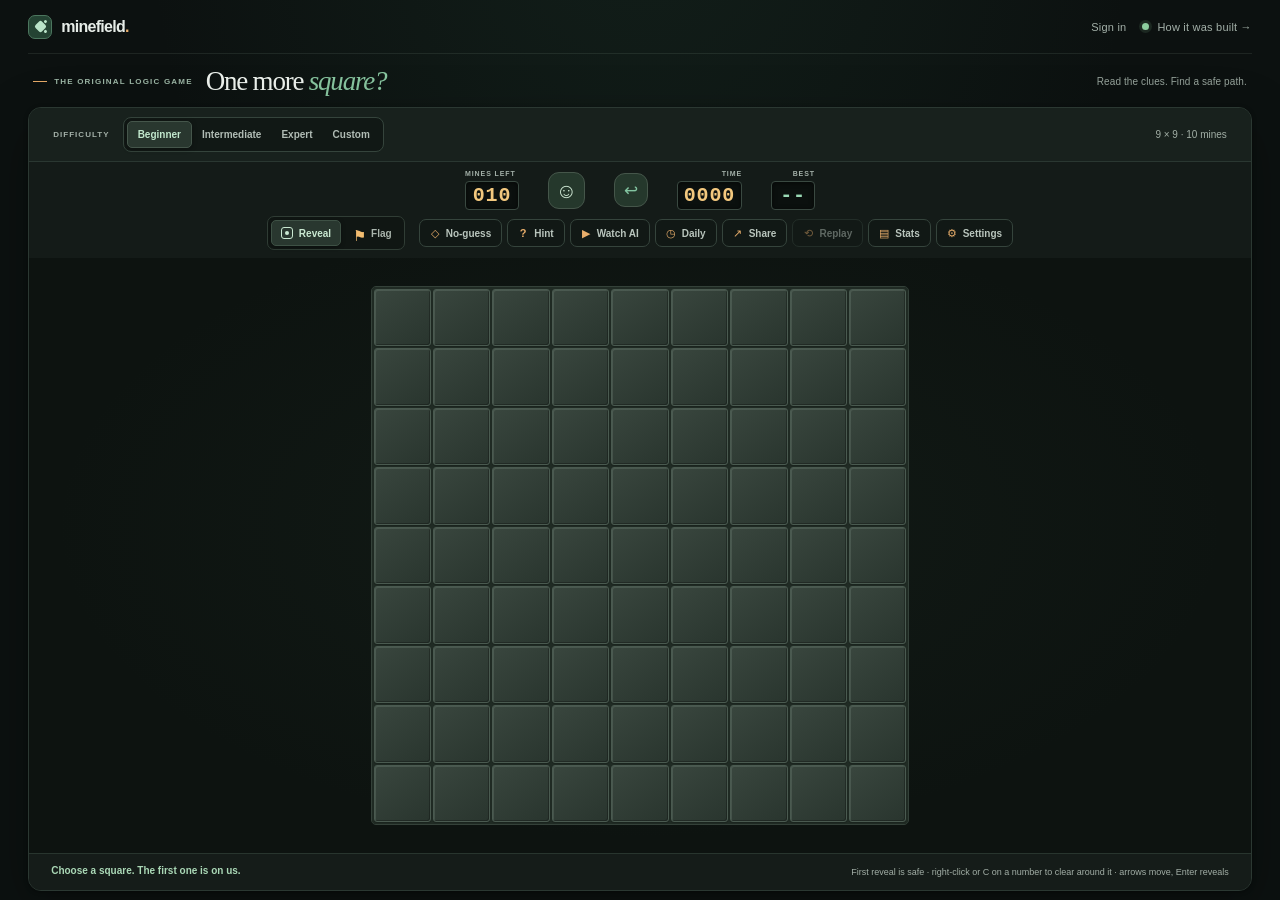
==== commit c304c083: "Add accounts: sign-in dialog and per-player saving - ui/account.mjs: Account button and dialog with " ====
--- a/index.html
+++ b/index.html
@@ -1,214 +1,252 @@
-<!doctype html>
-<html lang="en">
-  <head>
-    <meta charset="utf-8">
-    <meta name="viewport" content="width=device-width, initial-scale=1">
-    <meta name="theme-color" content="#0c1110">
-    <meta
-      name="description"
-      content="A fresh, friendly take on classic Minesweeper. Pick a difficulty and clear the board without hitting a mine."
-    >
-    <title>Minesweeper — One more square?</title>
-    <link rel="manifest" href="manifest.webmanifest">
-    <link rel="icon" href="icons/icon.svg" type="image/svg+xml">
-    <link rel="apple-touch-icon" href="icons/icon-192.png">
-    <link rel="stylesheet" href="styles.css">
-    <script type="module" src="app.mjs"></script>
-  </head>
-  <body>
-    <div class="page-shell">
-      <header class="site-header">
-        <a class="brand" href="./" aria-label="Minesweeper home">
-          <span class="brand-mark" aria-hidden="true"><span></span></span>
-          <span class="brand-name">minefield<span class="brand-period">.</span></span>
-        </a>
-        <a class="header-note" href="build.html"><span class="live-dot" aria-hidden="true"></span> How it was built →</a>
-      </header>
-
-      <main class="game-main">
-        <section class="intro" aria-labelledby="page-title">
-          <p class="eyebrow"><span class="eyebrow-line" aria-hidden="true"></span> THE ORIGINAL LOGIC GAME</p>
-          <h1 id="page-title">One more <span>square?</span></h1>
-          <p class="intro-copy">Read the clues. Find a safe path.</p>
-        </section>
-
-        <section class="game-card" aria-label="Minesweeper game">
-          <div class="game-toolbar">
-            <div class="difficulty-wrap">
-              <span class="control-label" id="difficulty-label">DIFFICULTY</span>
-              <div class="difficulty-switch" role="group" aria-labelledby="difficulty-label">
-                <button class="difficulty-button is-selected" type="button" data-difficulty="beginner" aria-pressed="true">Beginner</button>
-                <button class="difficulty-button" type="button" data-difficulty="intermediate" aria-pressed="false">Intermediate</button>
-                <button class="difficulty-button" type="button" data-difficulty="expert" aria-pressed="false">Expert</button>
-                <button class="difficulty-button" type="button" data-difficulty="custom" aria-pressed="false">Custom</button>
-              </div>
-            </div>
-            <p class="board-size" id="board-size">9 × 9 <span>·</span> 10 mines</p>
-          </div>
-          <div class="custom-size" id="custom-size" hidden>
-            <label class="custom-field">
-              <span class="custom-label">ROWS</span>
-              <input class="custom-input" id="custom-rows" type="number" min="1" max="24" value="10" inputmode="numeric">
-            </label>
-            <label class="custom-field">
-              <span class="custom-label">COLUMNS</span>
-              <input class="custom-input" id="custom-columns" type="number" min="1" max="40" value="12" inputmode="numeric">
-            </label>
-            <label class="custom-field">
-              <span class="custom-label">MINES</span>
-              <input class="custom-input" id="custom-mines" type="number" min="1" max="479" value="20" inputmode="numeric">
-            </label>
-            <button class="custom-apply" id="apply-custom" type="button">Apply</button>
-          </div>
-
-          <div class="game-console">
-            <div class="counter-block">
-              <span class="counter-label">MINES LEFT</span>
-              <output class="digital-display" id="mine-count" aria-label="Mines remaining">010</output>
-            </div>
-            <button class="face-button" id="restart-button" type="button" aria-label="Start a new game">☺</button>
-            <button class="undo-button" id="undo-button" type="button" aria-label="Undo last move">↩</button>
-            <div class="counter-block counter-block-right">
-              <span class="counter-label">TIME</span>
-              <output class="digital-display" id="timer-display" aria-label="Elapsed time in seconds">0000</output>
-            </div>
-            <div class="counter-block counter-block-best">
-              <span class="counter-label">BEST</span>
-              <output class="digital-display best-display" id="best-time" aria-label="Best time for this difficulty">--</output>
-            </div>
-          </div>
-
-          <div class="play-controls">
-            <div class="mode-switch" role="group" aria-label="Cell action">
-              <button class="mode-button is-selected" type="button" data-mode="reveal" aria-pressed="true">
-                <span class="mode-icon reveal-icon" aria-hidden="true"></span> Reveal
-              </button>
-              <button class="mode-button" type="button" data-mode="flag" aria-pressed="false">
-                <span class="mode-icon flag-icon" aria-hidden="true">⚑</span> Flag
-              </button>
-            </div>
-            <div class="tool-bar" role="group" aria-label="Game tools">
-              <button class="tool-button" id="no-guess-button" type="button" aria-pressed="false" aria-label="No-guess boards" title="Boards that can always be solved by logic">
-                <span class="tool-icon" aria-hidden="true">◇</span><span class="tool-text">No-guess</span>
-              </button>
-              <button class="tool-button" id="hint-button" type="button" aria-label="Hint" title="Show a square the numbers prove safe">
-                <span class="tool-icon" aria-hidden="true">?</span><span class="tool-text">Hint</span>
-              </button>
-              <button class="tool-button" id="agent-button" type="button" aria-pressed="false" aria-label="Watch AI play" title="Watch the solver play and explain each move">
-                <span class="tool-icon" aria-hidden="true">▶</span><span class="tool-text">Watch AI</span>
-              </button>
-              <button class="tool-button" id="daily-button" type="button" aria-label="Daily challenge" title="Today's board, the same for everyone">
-                <span class="tool-icon" aria-hidden="true">◷</span><span class="tool-text">Daily</span>
-              </button>
-              <button class="tool-button" id="share-button" type="button" aria-label="Share this board" title="Share a link to this exact board">
-                <span class="tool-icon" aria-hidden="true">↗</span><span class="tool-text">Share</span>
-              </button>
-              <button class="tool-button" id="replay-button" type="button" aria-label="Replay this game" title="Watch the finished game move by move" disabled>
-                <span class="tool-icon" aria-hidden="true">⟲</span><span class="tool-text">Replay</span>
-              </button>
-              <button class="tool-button" id="stats-button" type="button" aria-label="Stats" title="Games played, win rate, streaks, and speed">
-                <span class="tool-icon" aria-hidden="true">▤</span><span class="tool-text">Stats</span>
-              </button>
-              <button class="tool-button" id="settings-button" type="button" aria-label="Settings" title="Colors, contrast, sound, and motion">
-                <span class="tool-icon" aria-hidden="true">⚙</span><span class="tool-text">Settings</span>
-              </button>
-            </div>
-          </div>
-
-          <div class="replay-bar" id="replay-bar" role="group" aria-label="Replay controls" hidden>
-            <button class="tool-button" id="replay-back" type="button" aria-label="Previous move">⏮</button>
-            <button class="tool-button" id="replay-play" type="button" aria-label="Pause">⏸</button>
-            <button class="tool-button" id="replay-forward" type="button" aria-label="Next move">⏭</button>
-            <input class="replay-slider" id="replay-slider" type="range" min="0" max="0" value="0" aria-label="Replay position">
-            <output class="replay-position" id="replay-position">Move 0 of 0</output>
-            <select class="replay-speed" id="replay-speed" aria-label="Replay speed">
-              <option value="1">1×</option>
-              <option value="2" selected>2×</option>
-              <option value="4">4×</option>
-            </select>
-            <button class="tool-button" id="replay-exit" type="button">Exit replay</button>
-          </div>
-
-          <div class="board-frame">
-            <div class="board-scroll" id="board-scroll" tabindex="0" aria-label="Scrollable game board">
-              <div class="board" id="board" role="grid" aria-label="Minesweeper board" aria-describedby="board-instructions"></div>
-            </div>
-          </div>
-
-          <div class="game-footer">
-            <p class="game-message" id="game-message" role="status" aria-live="polite" aria-atomic="true">Choose a square. The first one is on us.</p>
-            <p class="play-hint" id="board-instructions">First reveal is safe · right-click or C on a number to clear around it · arrows move, Enter reveals</p>
-          </div>
-        </section>
-
-      </main>
-    </div>
-
-    <dialog class="panel" id="share-dialog" aria-labelledby="share-title">
-      <div class="panel-head">
-        <h2 id="share-title">Share this board</h2>
-        <form method="dialog"><button class="panel-close" type="submit" aria-label="Close">×</button></form>
-      </div>
-      <p class="panel-note" id="share-note">Anyone with this link gets the same board.</p>
-      <textarea class="share-text" id="share-text" rows="5" readonly aria-label="Text to share"></textarea>
-      <div class="panel-actions">
-        <button class="panel-action" id="copy-share" type="button">Copy</button>
-        <button class="panel-action" id="native-share" type="button" hidden>Share…</button>
-      </div>
-    </dialog>
-
-    <dialog class="panel panel-wide" id="stats-dialog" aria-labelledby="stats-title">
-      <div class="panel-head">
-        <h2 id="stats-title">Your stats</h2>
-        <form method="dialog"><button class="panel-close" type="submit" aria-label="Close">×</button></form>
-      </div>
-      <div class="stats-wrap">
-        <table class="stats-table">
-          <thead>
-            <tr>
-              <th scope="col">Mode</th>
-              <th scope="col">Played</th>
-              <th scope="col">Win %</th>
-              <th scope="col">Streak</th>
-              <th scope="col">Best streak</th>
-              <th scope="col">Best time</th>
-              <th scope="col">Average</th>
-              <th scope="col"><abbr title="Board difficulty (3BV) cleared per second">Best 3BV/s</abbr></th>
-            </tr>
-          </thead>
-          <tbody id="stats-body"></tbody>
-        </table>
-      </div>
-      <p class="panel-note">Stats stay in this browser. Games with hints, the AI, or an undo after a loss don't count.</p>
-      <div class="panel-actions">
-        <button class="panel-action is-danger" id="reset-stats" type="button">Reset stats</button>
-      </div>
-    </dialog>
-
-    <dialog class="panel" id="settings-dialog" aria-labelledby="settings-title">
-      <div class="panel-head">
-        <h2 id="settings-title">Settings</h2>
-        <form method="dialog"><button class="panel-close" type="submit" aria-label="Close">×</button></form>
-      </div>
-      <div class="settings-list">
-        <label class="setting">
-          <input type="checkbox" id="setting-colorblind">
-          <span><strong>Colorblind-safe numbers</strong><small>Number colors that stay distinct with common color vision differences.</small></span>
-        </label>
-        <label class="setting">
-          <input type="checkbox" id="setting-contrast">
-          <span><strong>High contrast</strong><small>Brighter edges and stronger difference between covered and open squares.</small></span>
-        </label>
-        <label class="setting">
-          <input type="checkbox" id="setting-sound">
-          <span><strong>Sound effects</strong><small>Short tones for reveals, flags, wins, and losses.</small></span>
-        </label>
-        <label class="setting">
-          <input type="checkbox" id="setting-motion">
-          <span><strong>Reduce motion</strong><small>Turns off animations such as the hint pulse.</small></span>
-        </label>
-      </div>
-      <p class="panel-note">Settings stay in this browser.</p>
-    </dialog>
-  </body>
-</html>
+<!doctype html>
+<html lang="en">
+  <head>
+    <meta charset="utf-8">
+    <meta name="viewport" content="width=device-width, initial-scale=1">
+    <meta name="theme-color" content="#0c1110">
+    <meta
+      name="description"
+      content="A fresh, friendly take on classic Minesweeper. Pick a difficulty and clear the board without hitting a mine."
+    >
+    <title>Minesweeper — One more square?</title>
+    <link rel="manifest" href="manifest.webmanifest">
+    <link rel="icon" href="icons/icon.svg" type="image/svg+xml">
+    <link rel="apple-touch-icon" href="icons/icon-192.png">
+    <link rel="stylesheet" href="css/base.css">
+    <link rel="stylesheet" href="css/game.css">
+    <script type="module" src="app.mjs"></script>
+  </head>
+  <body>
+    <div class="page-shell">
+      <header class="site-header">
+        <a class="brand" href="./" aria-label="Minesweeper home">
+          <span class="brand-mark" aria-hidden="true"><span></span></span>
+          <span class="brand-name">minefield<span class="brand-period">.</span></span>
+        </a>
+        <div class="header-links">
+          <button class="header-note account-button" id="account-button" type="button" aria-haspopup="dialog">Sign in</button>
+          <a class="header-note" href="build.html"><span class="live-dot" aria-hidden="true"></span> How it was built →</a>
+        </div>
+      </header>
+
+      <main class="game-main">
+        <section class="intro" aria-labelledby="page-title">
+          <p class="eyebrow"><span class="eyebrow-line" aria-hidden="true"></span> THE ORIGINAL LOGIC GAME</p>
+          <h1 id="page-title">One more <span>square?</span></h1>
+          <p class="intro-copy">Read the clues. Find a safe path.</p>
+        </section>
+
+        <section class="game-card" aria-label="Minesweeper game">
+          <div class="game-toolbar">
+            <div class="difficulty-wrap">
+              <span class="control-label" id="difficulty-label">DIFFICULTY</span>
+              <div class="difficulty-switch" role="group" aria-labelledby="difficulty-label">
+                <button class="difficulty-button is-selected" type="button" data-difficulty="beginner" aria-pressed="true">Beginner</button>
+                <button class="difficulty-button" type="button" data-difficulty="intermediate" aria-pressed="false">Intermediate</button>
+                <button class="difficulty-button" type="button" data-difficulty="expert" aria-pressed="false">Expert</button>
+                <button class="difficulty-button" type="button" data-difficulty="custom" aria-pressed="false">Custom</button>
+              </div>
+            </div>
+            <p class="board-size" id="board-size">9 × 9 <span>·</span> 10 mines</p>
+          </div>
+          <div class="custom-size" id="custom-size" hidden>
+            <label class="custom-field">
+              <span class="custom-label">ROWS</span>
+              <input class="custom-input" id="custom-rows" type="number" min="1" max="24" value="10" inputmode="numeric">
+            </label>
+            <label class="custom-field">
+              <span class="custom-label">COLUMNS</span>
+              <input class="custom-input" id="custom-columns" type="number" min="1" max="40" value="12" inputmode="numeric">
+            </label>
+            <label class="custom-field">
+              <span class="custom-label">MINES</span>
+              <input class="custom-input" id="custom-mines" type="number" min="1" max="479" value="20" inputmode="numeric">
+            </label>
+            <button class="custom-apply" id="apply-custom" type="button">Apply</button>
+          </div>
+
+          <div class="game-console">
+            <div class="counter-block">
+              <span class="counter-label">MINES LEFT</span>
+              <output class="digital-display" id="mine-count" aria-label="Mines remaining">010</output>
+            </div>
+            <button class="face-button" id="restart-button" type="button" aria-label="Start a new game">☺</button>
+            <button class="undo-button" id="undo-button" type="button" aria-label="Undo last move">↩</button>
+            <div class="counter-block counter-block-right">
+              <span class="counter-label">TIME</span>
+              <output class="digital-display" id="timer-display" aria-label="Elapsed time in seconds">0000</output>
+            </div>
+            <div class="counter-block counter-block-best">
+              <span class="counter-label">BEST</span>
+              <output class="digital-display best-display" id="best-time" aria-label="Best time for this difficulty">--</output>
+            </div>
+          </div>
+
+          <div class="play-controls">
+            <div class="mode-switch" role="group" aria-label="Cell action">
+              <button class="mode-button is-selected" type="button" data-mode="reveal" aria-pressed="true">
+                <span class="mode-icon reveal-icon" aria-hidden="true"></span> Reveal
+              </button>
+              <button class="mode-button" type="button" data-mode="flag" aria-pressed="false">
+                <span class="mode-icon flag-icon" aria-hidden="true">⚑</span> Flag
+              </button>
+            </div>
+            <div class="tool-bar" role="group" aria-label="Game tools">
+              <button class="tool-button" id="no-guess-button" type="button" aria-pressed="false" aria-label="No-guess boards" title="Boards that can always be solved by logic">
+                <span class="tool-icon" aria-hidden="true">◇</span><span class="tool-text">No-guess</span>
+              </button>
+              <button class="tool-button" id="hint-button" type="button" aria-label="Hint" title="Show a square the numbers prove safe">
+                <span class="tool-icon" aria-hidden="true">?</span><span class="tool-text">Hint</span>
+              </button>
+              <button class="tool-button" id="agent-button" type="button" aria-pressed="false" aria-label="Watch AI play" title="Watch the solver play and explain each move">
+                <span class="tool-icon" aria-hidden="true">▶</span><span class="tool-text">Watch AI</span>
+              </button>
+              <button class="tool-button" id="daily-button" type="button" aria-label="Daily challenge" title="Today's board, the same for everyone">
+                <span class="tool-icon" aria-hidden="true">◷</span><span class="tool-text">Daily</span>
+              </button>
+              <button class="tool-button" id="share-button" type="button" aria-label="Share this board" title="Share a link to this exact board">
+                <span class="tool-icon" aria-hidden="true">↗</span><span class="tool-text">Share</span>
+              </button>
+              <button class="tool-button" id="replay-button" type="button" aria-label="Replay this game" title="Watch the finished game move by move" disabled>
+                <span class="tool-icon" aria-hidden="true">⟲</span><span class="tool-text">Replay</span>
+              </button>
+              <button class="tool-button" id="stats-button" type="button" aria-label="Stats" title="Games played, win rate, streaks, and speed">
+                <span class="tool-icon" aria-hidden="true">▤</span><span class="tool-text">Stats</span>
+              </button>
+              <button class="tool-button" id="settings-button" type="button" aria-label="Settings" title="Colors, contrast, sound, and motion">
+                <span class="tool-icon" aria-hidden="true">⚙</span><span class="tool-text">Settings</span>
+              </button>
+            </div>
+          </div>
+
+          <div class="replay-bar" id="replay-bar" role="group" aria-label="Replay controls" hidden>
+            <button class="tool-button" id="replay-back" type="button" aria-label="Previous move">⏮</button>
+            <button class="tool-button" id="replay-play" type="button" aria-label="Pause">⏸</button>
+            <button class="tool-button" id="replay-forward" type="button" aria-label="Next move">⏭</button>
+            <input class="replay-slider" id="replay-slider" type="range" min="0" max="0" value="0" aria-label="Replay position">
+            <output class="replay-position" id="replay-position">Move 0 of 0</output>
+            <select class="replay-speed" id="replay-speed" aria-label="Replay speed">
+              <option value="1">1×</option>
+              <option value="2" selected>2×</option>
+              <option value="4">4×</option>
+            </select>
+            <button class="tool-button" id="replay-exit" type="button">Exit replay</button>
+          </div>
+
+          <div class="board-frame">
+            <div class="board-scroll" id="board-scroll" tabindex="0" aria-label="Scrollable game board">
+              <div class="board" id="board" role="grid" aria-label="Minesweeper board" aria-describedby="board-instructions"></div>
+            </div>
+          </div>
+
+          <div class="game-footer">
+            <p class="game-message" id="game-message" role="status" aria-live="polite" aria-atomic="true">Choose a square. The first one is on us.</p>
+            <p class="play-hint" id="board-instructions">First reveal is safe · right-click or C on a number to clear around it · arrows move, Enter reveals</p>
+          </div>
+        </section>
+
+      </main>
+    </div>
+
+    <dialog class="panel" id="share-dialog" aria-labelledby="share-title">
+      <div class="panel-head">
+        <h2 id="share-title">Share this board</h2>
+        <form method="dialog"><button class="panel-close" type="submit" aria-label="Close">×</button></form>
+      </div>
+      <p class="panel-note" id="share-note">Anyone with this link gets the same board.</p>
+      <textarea class="share-text" id="share-text" rows="5" readonly aria-label="Text to share"></textarea>
+      <div class="panel-actions">
+        <button class="panel-action" id="copy-share" type="button">Copy</button>
+        <button class="panel-action" id="native-share" type="button" hidden>Share…</button>
+      </div>
+    </dialog>
+
+    <dialog class="panel panel-wide" id="stats-dialog" aria-labelledby="stats-title">
+      <div class="panel-head">
+        <h2 id="stats-title">Your stats</h2>
+        <form method="dialog"><button class="panel-close" type="submit" aria-label="Close">×</button></form>
+      </div>
+      <div class="stats-wrap">
+        <table class="stats-table">
+          <thead>
+            <tr>
+              <th scope="col">Mode</th>
+              <th scope="col">Played</th>
+              <th scope="col">Win %</th>
+              <th scope="col">Streak</th>
+              <th scope="col">Best streak</th>
+              <th scope="col">Best time</th>
+              <th scope="col">Average</th>
+              <th scope="col"><abbr title="Board difficulty (3BV) cleared per second">Best 3BV/s</abbr></th>
+            </tr>
+          </thead>
+          <tbody id="stats-body"></tbody>
+        </table>
+      </div>
+      <p class="panel-note"><span id="stats-where">Stats stay in this browser.</span> Games with hints, the AI, or an undo after a loss don't count.</p>
+      <div class="panel-actions">
+        <button class="panel-action is-danger" id="reset-stats" type="button">Reset stats</button>
+      </div>
+    </dialog>
+
+    <dialog class="panel" id="account-dialog" aria-labelledby="account-title">
+      <div class="panel-head">
+        <h2 id="account-title">Sign in</h2>
+        <form method="dialog"><button class="panel-close" type="submit" aria-label="Close">×</button></form>
+      </div>
+      <form class="account-form" id="account-form" novalidate>
+        <label class="account-field">
+          <span class="custom-label">EMAIL</span>
+          <input class="account-input" id="account-email" type="email" autocomplete="email" autocapitalize="none" spellcheck="false">
+        </label>
+        <label class="account-field">
+          <span class="custom-label">PASSWORD</span>
+          <input class="account-input" id="account-password" type="password" autocomplete="current-password" minlength="6">
+        </label>
+        <label class="account-field" id="account-username-field" hidden>
+          <span class="custom-label">USERNAME</span>
+          <input class="account-input" id="account-username" type="text" autocomplete="username" autocapitalize="none" spellcheck="false" maxlength="20">
+        </label>
+        <p class="account-message" id="account-message" role="alert"></p>
+        <div class="account-actions">
+          <button class="panel-action" id="account-submit" type="submit">Sign in</button>
+          <button class="panel-action is-quiet" id="account-toggle" type="button">Create account</button>
+        </div>
+      </form>
+      <div class="account-signed-in" id="account-signed-in" hidden>
+        <p class="account-name">Signed in as <strong id="account-name"></strong></p>
+        <p class="panel-note">Your games and stats are saved to your account.</p>
+        <div class="panel-actions">
+          <button class="panel-action" id="account-sign-out" type="button">Sign out</button>
+        </div>
+      </div>
+      <p class="panel-note">Stats already saved in this browser stay here; they are not added to your account.</p>
+    </dialog>
+
+    <dialog class="panel" id="settings-dialog" aria-labelledby="settings-title">
+      <div class="panel-head">
+        <h2 id="settings-title">Settings</h2>
+        <form method="dialog"><button class="panel-close" type="submit" aria-label="Close">×</button></form>
+      </div>
+      <div class="settings-list">
+        <label class="setting">
+          <input type="checkbox" id="setting-colorblind">
+          <span><strong>Colorblind-safe numbers</strong><small>Number colors that stay distinct with common color vision differences.</small></span>
+        </label>
+        <label class="setting">
+          <input type="checkbox" id="setting-contrast">
+          <span><strong>High contrast</strong><small>Brighter edges and stronger difference between covered and open squares.</small></span>
+        </label>
+        <label class="setting">
+          <input type="checkbox" id="setting-sound">
+          <span><strong>Sound effects</strong><small>Short tones for reveals, flags, wins, and losses.</small></span>
+        </label>
+        <label class="setting">
+          <input type="checkbox" id="setting-motion">
+          <span><strong>Reduce motion</strong><small>Turns off animations such as the hint pulse.</small></span>
+        </label>
+      </div>
+      <p class="panel-note">Settings stay in this browser.</p>
+    </dialog>
+  </body>
+</html>
--- a/css/base.css
+++ b/css/base.css
@@ -0,0 +1,67 @@
+/* Shared by every page: colors, type, reset, header, focus, reduced motion. */
+:root {
+  color-scheme: dark;
+  font-family: "Avenir Next", Avenir, "Segoe UI", sans-serif;
+  --ink: #e7ede8;
+  --muted: #99a69f;
+  --green: #83c5a1;
+  --amber: #e9ae6b;
+  --gold: #f3c87e;
+  --focus: #e7b96d;
+  --line: #2a3731;
+  --card: #141b18;
+  --bg: #0c1110;
+  --serif: Georgia, "Times New Roman", serif;
+}
+
+* {
+  box-sizing: border-box;
+}
+
+body {
+  min-width: 320px;
+  margin: 0;
+  background:
+    radial-gradient(ellipse at 50% -10%, rgba(45, 92, 69, 0.22), transparent 50%),
+    var(--bg);
+  color: var(--ink);
+}
+
+:focus-visible {
+  outline: 3px solid var(--focus);
+  outline-offset: 2px;
+}
+
+.site-header {
+  display: flex;
+  align-items: center;
+  justify-content: space-between;
+  border-bottom: 1px solid rgba(153, 177, 161, 0.12);
+}
+
+.eyebrow {
+  margin: 0;
+  color: #9cb6a5;
+  font-size: 10px;
+  font-weight: 750;
+  letter-spacing: 0.15em;
+}
+
+h1 {
+  margin: 0;
+  font-family: var(--serif);
+  font-weight: 500;
+  letter-spacing: -0.04em;
+  line-height: 1.05;
+}
+
+h1 em {
+  color: var(--green);
+}
+
+@media (prefers-reduced-motion: reduce) {
+  * {
+    scroll-behavior: auto !important;
+    transition: none !important;
+  }
+}
--- a/css/game.css
+++ b/css/game.css
@@ -0,0 +1,1277 @@
+/* The game page. Loaded after base.css; only what differs from it lives here. */
+:root {
+  font-synthesis: none;
+  text-rendering: optimizeLegibility;
+  --green-dark: #9ad9b5;
+  --green-edge: #4c765e;
+  --green-fill: #244333;
+  --green-fill-hover: #2c4f3b;
+  --raised: #18211d;
+  --inset: #111815;
+  --well: #0b100e;
+  --edge: #35443c;
+  --edge-soft: #3a4941;
+  --selected: #29372f;
+  --bright: #f2f6f2;
+  --label: #a3b0a8;
+  --soft: #a2aea6;
+  --danger-edge: #7b4d48;
+  --danger-fill: #492e2d;
+  --flag: #ffd27e;
+  --cell-size: 34px;
+}
+
+html {
+  min-width: 320px;
+  min-height: 100%;
+  background: var(--bg);
+}
+
+body {
+  width: 100%;
+  height: 100vh;
+  height: 100dvh;
+  min-height: 0;
+  overflow: hidden;
+  background:
+    radial-gradient(ellipse at 50% -28%, rgba(45, 92, 69, 0.2), transparent 56%),
+    var(--bg);
+}
+
+button {
+  color: inherit;
+  font: inherit;
+}
+
+.page-shell {
+  width: 100%;
+  height: 100%;
+  display: grid;
+  grid-template-rows: 54px minmax(0, 1fr);
+  padding: 0 clamp(10px, 2.2vw, 34px);
+}
+
+.site-header {
+  min-width: 0;
+}
+
+.brand {
+  display: inline-flex;
+  gap: 9px;
+  align-items: center;
+  color: var(--ink);
+  text-decoration: none;
+}
+
+.brand-mark {
+  width: 24px;
+  height: 24px;
+  display: grid;
+  place-items: center;
+  border: 1px solid var(--green-edge);
+  border-radius: 7px;
+  background: var(--green-fill);
+}
+
+.brand-mark span {
+  position: relative;
+  width: 9px;
+  height: 9px;
+  border-radius: 2px;
+  transform: rotate(45deg);
+}
+
+.brand-mark span::before,
+.brand-mark span::after {
+  position: absolute;
+  top: 3px;
+  left: 3px;
+  width: 3px;
+  height: 3px;
+  border-radius: 50%;
+  content: "";
+}
+
+.brand-mark span,
+.brand-mark span::before,
+.brand-mark span::after {
+  background: #b9e3c8;
+}
+
+.brand-mark span::before {
+  transform: translateY(-7px);
+}
+
+.brand-mark span::after {
+  transform: translateX(7px);
+}
+
+.brand-name {
+  font-size: 16px;
+  font-weight: 750;
+  letter-spacing: -0.7px;
+}
+
+.brand-period {
+  color: var(--amber);
+}
+
+.header-note {
+  display: inline-flex;
+  gap: 8px;
+  align-items: center;
+  color: var(--label);
+  font-size: 11px;
+  letter-spacing: 0.02em;
+  text-decoration: none;
+}
+
+.header-links {
+  min-width: 0;
+  display: flex;
+  gap: 14px;
+  align-items: center;
+}
+
+.account-button {
+  max-width: 120px;
+  padding: 4px 2px;
+  border: 0;
+  background: none;
+  cursor: pointer;
+  overflow: hidden;
+  text-overflow: ellipsis;
+  white-space: nowrap;
+}
+
+.account-button:hover {
+  color: var(--bright);
+}
+
+a.header-note:hover {
+  color: var(--bright);
+}
+
+.live-dot {
+  width: 7px;
+  height: 7px;
+  border-radius: 50%;
+  background: #8ccd9e;
+  box-shadow: 0 0 0 3px rgba(140, 205, 158, 0.12);
+}
+
+.game-main {
+  min-width: 0;
+  min-height: 0;
+  display: flex;
+  flex-direction: column;
+  padding: 7px 0 9px;
+}
+
+.intro {
+  min-height: 46px;
+  display: flex;
+  align-items: center;
+  gap: 13px;
+  padding: 2px 5px 8px;
+}
+
+.eyebrow {
+  display: inline-flex;
+  gap: 7px;
+  align-items: center;
+  flex: 0 0 auto;
+  font-size: 8px;
+}
+
+.eyebrow-line {
+  width: 14px;
+  height: 1px;
+  background: #e5a967;
+}
+
+h1 {
+  color: #edf2ed;
+  font-size: clamp(20px, 2.3vw, 27px);
+  letter-spacing: -0.045em;
+  line-height: 1;
+  white-space: nowrap;
+}
+
+h1 span {
+  color: #88c6a0;
+  font-style: italic;
+}
+
+.intro-copy {
+  margin: 0 0 0 auto;
+  color: #96a39b;
+  font-size: 10px;
+  letter-spacing: 0.01em;
+}
+
+.game-card {
+  min-width: 0;
+  min-height: 0;
+  flex: 1 1 auto;
+  display: flex;
+  flex-direction: column;
+  overflow: hidden;
+  border: 1px solid #2b3832;
+  border-radius: 13px;
+  background: var(--card);
+  box-shadow: 0 17px 56px rgba(0, 0, 0, 0.26), 0 1px 4px rgba(0, 0, 0, 0.35);
+}
+
+.game-toolbar {
+  min-height: 54px;
+  display: flex;
+  align-items: center;
+  justify-content: space-between;
+  gap: 14px;
+  padding: 8px clamp(12px, 2vw, 24px);
+  border-bottom: 1px solid var(--line);
+  background: var(--raised);
+}
+
+.difficulty-wrap {
+  display: flex;
+  align-items: center;
+  gap: 13px;
+}
+
+.control-label,
+.counter-label {
+  color: var(--label);
+  font-size: 7px;
+  font-weight: 750;
+  letter-spacing: 0.13em;
+}
+
+.control-label {
+  font-size: 8px;
+}
+
+.difficulty-switch {
+  display: flex;
+  align-items: center;
+  padding: 3px;
+  border: 1px solid var(--edge);
+  border-radius: 8px;
+  background: var(--inset);
+}
+
+/* Segmented buttons: the selected colors come from each button's own --sel-* values. */
+.difficulty-button,
+.mode-button {
+  border: 0;
+  border-radius: 5px;
+  background: transparent;
+  cursor: pointer;
+  font-size: 10px;
+}
+
+.difficulty-button {
+  --sel-border: #45564b;
+  --sel-text: #c2e8ce;
+  --sel-blur: 5px;
+  min-height: 27px;
+  padding: 0 10px;
+  color: #b1bcb5;
+  font-weight: 600;
+  transition: background 140ms ease, color 140ms ease;
+}
+
+.difficulty-button:hover {
+  color: var(--bright);
+}
+
+.mode-button {
+  --sel-border: #3e5145;
+  --sel-text: #cae9d2;
+  --sel-blur: 4px;
+  min-height: 26px;
+  display: inline-flex;
+  gap: 6px;
+  align-items: center;
+  padding: 0 9px;
+  color: #aab5ad;
+  font-weight: 650;
+}
+
+.difficulty-button.is-selected,
+.mode-button.is-selected {
+  border: 1px solid var(--sel-border);
+  background: var(--selected);
+  color: var(--sel-text);
+  box-shadow: 0 1px var(--sel-blur) rgba(0, 0, 0, 0.35);
+}
+
+.board-size {
+  margin: 0;
+  color: #a2afa6;
+  font-size: 10px;
+  white-space: nowrap;
+}
+
+.board-size span {
+  padding: 0 4px;
+  color: #617568;
+}
+
+.game-console {
+  width: min(100%, 380px);
+  display: flex;
+  align-items: center;
+  justify-content: space-between;
+  margin: 0 auto;
+  padding: 8px 15px 4px;
+}
+
+.counter-block {
+  display: grid;
+  gap: 4px;
+}
+
+.counter-block-right,
+.counter-block-best {
+  text-align: right;
+}
+
+.digital-display {
+  min-width: 54px;
+  padding: 4px 6px 3px;
+  border: 1px solid var(--edge-soft);
+  border-radius: 4px;
+  background: var(--well);
+  color: var(--gold);
+  font-family: "Courier New", monospace;
+  font-size: 20px;
+  font-variant-numeric: tabular-nums;
+  font-weight: 700;
+  letter-spacing: 0.04em;
+  line-height: 1;
+  text-align: center;
+  box-shadow: inset 0 1px 5px rgba(0, 0, 0, 0.55);
+}
+
+.face-button,
+.undo-button {
+  display: grid;
+  place-items: center;
+  border: 1px solid #45564a;
+  border-radius: 11px;
+  background: #25382c;
+  cursor: pointer;
+  line-height: 1;
+  transition: transform 150ms ease, background 150ms ease;
+}
+
+.face-button:hover,
+.undo-button:hover {
+  transform: translateY(-1px);
+  background: #304736;
+}
+
+.face-button:active,
+.undo-button:active {
+  transform: translateY(1px);
+}
+
+.face-button {
+  width: 37px;
+  height: 37px;
+  color: #d1ead6;
+  font-family: "Segoe UI Emoji", sans-serif;
+  font-size: 21px;
+}
+
+.undo-button {
+  width: 34px;
+  height: 34px;
+  color: var(--green);
+  font-size: 17px;
+}
+
+.best-display {
+  min-width: 44px;
+  color: var(--green-dark);
+}
+
+.custom-size,
+.play-controls,
+.replay-bar {
+  display: flex;
+  flex-wrap: wrap;
+  align-items: center;
+  justify-content: center;
+}
+
+.custom-size {
+  gap: 10px;
+  padding: 6px 0 2px;
+}
+
+.play-controls,
+.replay-bar {
+  min-height: 42px;
+  padding: 2px 14px 8px;
+}
+
+.play-controls {
+  gap: 14px;
+}
+
+.replay-bar {
+  gap: 6px;
+}
+
+.custom-size[hidden],
+.play-controls[hidden],
+.replay-bar[hidden] {
+  display: none;
+}
+
+.replay-slider {
+  width: min(260px, 40vw);
+  accent-color: var(--green);
+}
+
+.replay-position {
+  min-width: 128px;
+  color: var(--soft);
+  font-size: 10px;
+  font-variant-numeric: tabular-nums;
+}
+
+.replay-speed {
+  min-height: 28px;
+  padding: 0 6px;
+  border: 1px solid var(--edge);
+  border-radius: 7px;
+  background: var(--inset);
+  color: var(--ink);
+  font: inherit;
+  font-size: 10px;
+}
+
+.custom-field {
+  display: inline-flex;
+  align-items: center;
+  gap: 6px;
+}
+
+.custom-label {
+  color: var(--muted);
+  font-size: 9px;
+  font-weight: 750;
+  letter-spacing: 0.1em;
+}
+
+.custom-input {
+  width: 60px;
+  padding: 4px 6px;
+  border: 1px solid var(--edge-soft);
+  border-radius: 8px;
+  background: var(--well);
+  color: var(--ink);
+  font: inherit;
+  font-size: 12px;
+  text-align: center;
+}
+
+.custom-input:focus-visible {
+  outline-width: 2px;
+  outline-offset: 1px;
+}
+
+.custom-apply,
+.panel-action {
+  border: 1px solid var(--green-edge);
+  border-radius: 8px;
+  background: var(--green-fill);
+  color: var(--green-dark);
+  cursor: pointer;
+  font-size: 12px;
+  font-weight: 650;
+}
+
+.custom-apply:hover,
+.panel-action:hover {
+  background: var(--green-fill-hover);
+}
+
+.custom-apply {
+  padding: 5px 14px;
+  transition: background 150ms ease, transform 100ms ease;
+}
+
+.custom-apply:active {
+  transform: translateY(1px);
+}
+
+.mode-switch {
+  display: inline-flex;
+  gap: 3px;
+  flex: 0 0 auto;
+  padding: 3px;
+  border: 1px solid #303d35;
+  border-radius: 7px;
+  background: #101613;
+}
+
+.mode-icon {
+  width: 12px;
+  height: 12px;
+  display: inline-grid;
+  place-items: center;
+}
+
+.reveal-icon {
+  border: 1.5px solid currentColor;
+  border-radius: 3px;
+}
+
+.reveal-icon::after {
+  width: 4px;
+  height: 4px;
+  border-radius: 50%;
+  background: currentColor;
+  content: "";
+}
+
+.flag-icon {
+  color: #f2bc70;
+  font-family: "Segoe UI Symbol", sans-serif;
+  font-size: 15px;
+}
+
+.tool-bar {
+  display: inline-flex;
+  flex-wrap: wrap;
+  justify-content: center;
+  gap: 5px;
+}
+
+.tool-button {
+  min-height: 28px;
+  display: inline-flex;
+  gap: 6px;
+  align-items: center;
+  padding: 0 10px;
+  border: 1px solid var(--edge);
+  border-radius: 7px;
+  background: var(--inset);
+  color: #b9c5bd;
+  cursor: pointer;
+  font-size: 10px;
+  font-weight: 650;
+  transition: background 140ms ease, color 140ms ease, border-color 140ms ease;
+}
+
+.tool-button:hover:not(:disabled) {
+  border-color: var(--green-edge);
+  color: var(--bright);
+}
+
+.tool-button:disabled {
+  cursor: default;
+  opacity: 0.45;
+}
+
+.tool-button.is-on,
+.tool-button[aria-pressed="true"] {
+  border-color: var(--green-edge);
+  background: var(--green-fill);
+  color: var(--green-dark);
+}
+
+.tool-icon {
+  min-width: 10px;
+  color: var(--amber);
+  font-size: 11px;
+  line-height: 1;
+  text-align: center;
+}
+
+.play-hint {
+  margin: 0;
+  color: var(--soft);
+  font-size: 9px;
+  line-height: 1.4;
+  text-align: right;
+}
+
+.board-frame {
+  min-width: 0;
+  min-height: 0;
+  flex: 1 1 auto;
+  display: flex;
+  align-items: center;
+  justify-content: center;
+  overflow: auto;
+  padding: clamp(8px, 1.6vh, 16px);
+  background:
+    radial-gradient(ellipse at 50% 45%, rgba(55, 82, 65, 0.12), transparent 68%),
+    #0d1310;
+}
+
+.board-scroll {
+  max-width: 100%;
+  max-height: 100%;
+  overflow: auto;
+  border: 1px solid #344139;
+  border-radius: 5px;
+  background: #18211c;
+  scrollbar-color: #4b6152 var(--inset);
+  scrollbar-width: thin;
+}
+
+.board {
+  width: max-content;
+  display: grid;
+  grid-template-columns: repeat(var(--columns), var(--cell-size));
+  gap: 2px;
+  padding: 2px;
+  margin: 0 auto;
+  background: #202b24;
+}
+
+.cell {
+  width: var(--cell-size);
+  height: var(--cell-size);
+  display: grid;
+  place-items: center;
+  padding: 0;
+  border: 1px solid #4a5a50;
+  border-radius: 3px;
+  background: linear-gradient(145deg, #39463e, #29352e);
+  color: #e5ece6;
+  cursor: pointer;
+  font-size: clamp(13px, calc(var(--cell-size) * 0.48), 21px);
+  font-weight: 800;
+  line-height: 1;
+  box-shadow:
+    inset 1px 1px 0 rgba(215, 235, 220, 0.12),
+    inset -1px -1px 0 rgba(0, 0, 0, 0.27),
+    0 1px 1px rgba(0, 0, 0, 0.18);
+  -webkit-tap-highlight-color: transparent;
+  touch-action: manipulation;
+  user-select: none;
+}
+
+.cell:hover:not(.is-revealed) {
+  border-color: #738b78;
+  background: linear-gradient(145deg, #46564a, #334137);
+}
+
+.cell.is-revealed {
+  border: 1px solid #252f29;
+  background: #171e1a;
+  color: #e7ece7;
+  cursor: default;
+  box-shadow:
+    inset 1px 1px 3px rgba(0, 0, 0, 0.42),
+    inset -1px -1px 0 rgba(176, 196, 181, 0.045);
+}
+
+.cell.is-revealed:focus-visible {
+  outline-offset: -3px;
+}
+
+.cell.is-flagged {
+  border-color: #77603a;
+  background: linear-gradient(145deg, #4a4030, #392f24);
+  color: var(--flag);
+  font-family: "Segoe UI Symbol", sans-serif;
+  font-size: clamp(14px, calc(var(--cell-size) * 0.52), 22px);
+}
+
+.cell.is-mine,
+.cell.is-exposed-mine,
+.cell.is-wrong-flag {
+  font-size: clamp(15px, calc(var(--cell-size) * 0.56), 24px);
+}
+
+.cell.is-mine,
+.cell.is-exposed-mine {
+  border-color: var(--danger-edge);
+  background: #432c2b;
+  color: #ff9c87;
+}
+
+.cell.is-exposed-mine,
+.cell.is-wrong-flag {
+  background: var(--danger-fill);
+}
+
+.cell.is-wrong-flag {
+  border-color: #87504b;
+  color: #ff9d91;
+}
+
+.cell.is-ghost-mine {
+  color: rgba(255, 156, 135, 0.42);
+}
+
+.cell.is-hint {
+  outline: 2px solid var(--gold);
+  outline-offset: -2px;
+  animation: hint-pulse 1.1s ease-in-out infinite;
+}
+
+.cell.is-hint-clue {
+  box-shadow: inset 0 0 0 2px rgba(120, 194, 255, 0.75);
+}
+
+@keyframes hint-pulse {
+  50% { outline-color: rgba(243, 200, 126, 0.35); }
+}
+
+.cell.is-revealed.number-1 { color: #78c2ff; }
+.cell.is-revealed.number-2 { color: #83d39a; }
+.cell.is-revealed.number-3 { color: #ff8e82; }
+.cell.is-revealed.number-4 { color: #c5a5ff; }
+.cell.is-revealed.number-5 { color: #ffb36e; }
+.cell.is-revealed.number-6 { color: #67d4d0; }
+.cell.is-revealed.number-7 { color: #f0e8d9; }
+.cell.is-revealed.number-8 { color: #b1bcb4; }
+
+/* Okabe–Ito based colors, brightened for the dark board. */
+[data-colorblind] .cell.is-revealed.number-1 { color: #56b4e9; }
+[data-colorblind] .cell.is-revealed.number-2 { color: #f0e442; }
+[data-colorblind] .cell.is-revealed.number-3 { color: #ff8a3d; }
+[data-colorblind] .cell.is-revealed.number-4 { color: #e08ac0; }
+[data-colorblind] .cell.is-revealed.number-5 { color: #e6b800; }
+[data-colorblind] .cell.is-revealed.number-6 { color: #2fcfa5; }
+[data-colorblind] .cell.is-revealed.number-7 { color: #ffffff; }
+[data-colorblind] .cell.is-revealed.number-8 { color: #bdbdbd; }
+
+[data-high-contrast] .cell {
+  border-color: #a9bdb0;
+  background: #5a6d61;
+  color: #ffffff;
+}
+
+[data-high-contrast] .cell:hover:not(.is-revealed) {
+  border-color: #e6f2e9;
+  background: #6c8273;
+}
+
+[data-high-contrast] .cell.is-revealed {
+  border-color: #3d4b42;
+  background: #030504;
+}
+
+[data-high-contrast] .cell.is-flagged {
+  border-color: var(--flag);
+  background: #5d4a26;
+}
+
+[data-high-contrast] .board {
+  background: #000000;
+}
+
+[data-high-contrast] .tool-button,
+[data-high-contrast] .difficulty-button,
+[data-high-contrast] .mode-button,
+[data-high-contrast] .game-message,
+[data-high-contrast] .play-hint,
+[data-high-contrast] .control-label,
+[data-high-contrast] .counter-label {
+  color: #ffffff;
+}
+
+/* The Reduce motion setting; base.css and the block below cover the system setting. */
+[data-reduce-motion] *,
+[data-reduce-motion] *::before,
+[data-reduce-motion] *::after {
+  scroll-behavior: auto !important;
+  transition-duration: 0.01ms !important;
+  animation: none !important;
+}
+
+@media (prefers-reduced-motion: reduce) {
+  .cell.is-hint {
+    animation: none;
+  }
+}
+
+.game-footer {
+  min-height: 37px;
+  display: flex;
+  align-items: center;
+  justify-content: space-between;
+  gap: 12px;
+  padding: 4px clamp(12px, 2vw, 22px);
+  border-top: 1px solid #28352e;
+  background: #151c19;
+}
+
+.game-message {
+  min-height: 1.4em;
+  margin: 0;
+  color: #aad8b6;
+  font-size: 10px;
+  font-weight: 650;
+}
+
+.panel {
+  width: min(560px, calc(100vw - 24px));
+  max-height: calc(100dvh - 24px);
+  padding: 0;
+  overflow: auto;
+  border: 1px solid var(--edge);
+  border-radius: 12px;
+  background: var(--card);
+  color: var(--ink);
+  box-shadow: 0 24px 70px rgba(0, 0, 0, 0.55);
+}
+
+.panel::backdrop {
+  background: rgba(4, 8, 6, 0.72);
+}
+
+.panel-head {
+  display: flex;
+  align-items: center;
+  justify-content: space-between;
+  gap: 12px;
+  padding: 12px 16px;
+  border-bottom: 1px solid var(--line);
+  background: var(--raised);
+}
+
+.panel-head h2 {
+  margin: 0;
+  font-family: var(--serif);
+  font-size: 19px;
+  font-weight: 500;
+  letter-spacing: -0.02em;
+}
+
+.panel-head form {
+  margin: 0;
+}
+
+.panel-close {
+  width: 30px;
+  height: 30px;
+  border: 1px solid var(--edge);
+  border-radius: 8px;
+  background: var(--inset);
+  color: var(--ink);
+  cursor: pointer;
+  font-size: 18px;
+  line-height: 1;
+}
+
+.settings-list {
+  display: grid;
+  gap: 2px;
+  padding: 8px;
+}
+
+.setting {
+  display: flex;
+  gap: 12px;
+  align-items: flex-start;
+  padding: 10px 8px;
+  border-radius: 8px;
+  cursor: pointer;
+}
+
+.setting:hover {
+  background: var(--raised);
+}
+
+.setting input {
+  width: 18px;
+  height: 18px;
+  flex: 0 0 auto;
+  margin: 1px 0 0;
+  accent-color: var(--green);
+}
+
+.setting strong {
+  display: block;
+  font-size: 13px;
+  font-weight: 650;
+}
+
+.setting small {
+  display: block;
+  margin-top: 2px;
+  color: var(--muted);
+  font-size: 11px;
+  line-height: 1.4;
+}
+
+.panel-wide {
+  width: min(760px, calc(100vw - 24px));
+}
+
+.stats-wrap {
+  margin: 12px 16px 0;
+  overflow-x: auto;
+  border: 1px solid var(--line);
+  border-radius: 8px;
+}
+
+.stats-table {
+  width: 100%;
+  border-collapse: collapse;
+  font-size: 12px;
+  font-variant-numeric: tabular-nums;
+  white-space: nowrap;
+}
+
+.stats-table th,
+.stats-table td {
+  padding: 8px 10px;
+  border-bottom: 1px solid var(--line);
+  text-align: right;
+}
+
+.stats-table thead th {
+  background: var(--raised);
+  color: var(--muted);
+  font-size: 10px;
+  font-weight: 700;
+  letter-spacing: 0.06em;
+  text-transform: uppercase;
+}
+
+.stats-table th[scope="row"],
+.stats-table thead th:first-child {
+  text-align: left;
+}
+
+.stats-table tbody tr:last-child > * {
+  border-bottom: 0;
+}
+
+.stats-table abbr {
+  text-decoration: none;
+}
+
+.panel-note {
+  margin: 12px 16px;
+  color: var(--muted);
+  font-size: 12px;
+  line-height: 1.5;
+}
+
+.share-text {
+  display: block;
+  width: calc(100% - 32px);
+  margin: 0 16px;
+  padding: 10px;
+  resize: vertical;
+  border: 1px solid var(--edge-soft);
+  border-radius: 8px;
+  background: var(--well);
+  color: var(--ink);
+  font: 12px/1.5 "Courier New", monospace;
+}
+
+.panel-actions {
+  display: flex;
+  flex-wrap: wrap;
+  gap: 8px;
+  padding: 12px 16px 16px;
+}
+
+.panel-action {
+  padding: 7px 16px;
+}
+
+.panel-action.is-quiet {
+  border-color: var(--edge-soft);
+  background: none;
+  color: var(--label);
+}
+
+.account-form {
+  display: grid;
+  gap: 10px;
+  padding: 4px 16px 0;
+}
+
+.account-field {
+  display: grid;
+  gap: 4px;
+}
+
+.account-field[hidden],
+.account-signed-in[hidden],
+.account-form[hidden] {
+  display: none;
+}
+
+.account-input {
+  padding: 8px 10px;
+  border: 1px solid var(--edge-soft);
+  border-radius: 8px;
+  background: var(--well);
+  color: var(--ink);
+  font: inherit;
+  font-size: 14px;
+}
+
+.account-message {
+  min-height: 1.5em;
+  margin: 0;
+  color: #ffb3a6;
+  font-size: 12px;
+  line-height: 1.5;
+}
+
+.account-message.is-info {
+  color: var(--green);
+}
+
+.account-actions {
+  display: flex;
+  flex-wrap: wrap;
+  gap: 8px;
+}
+
+.account-name {
+  margin: 4px 16px 0;
+  overflow-wrap: anywhere;
+}
+
+.panel-action:disabled {
+  cursor: default;
+  opacity: 0.6;
+}
+
+.panel-action.is-danger {
+  border-color: var(--danger-edge);
+  background: #3a2423;
+  color: #ffb3a6;
+}
+
+@media (min-width: 700px) {
+  .board {
+    --cell-size: clamp(24px, min(calc((100vw - 140px) / var(--columns)), calc((100dvh - 383px) / var(--rows))), 76px);
+  }
+}
+
+@media (max-width: 699px) {
+  .page-shell {
+    grid-template-rows: 48px minmax(0, 1fr);
+    padding: 0 9px;
+  }
+
+  .header-note {
+    font-size: 9px;
+  }
+
+  .header-links {
+    gap: 8px;
+  }
+
+  .account-button {
+    max-width: 84px;
+  }
+
+  .game-main {
+    padding-top: 4px;
+    padding-bottom: 5px;
+  }
+
+  .intro {
+    min-height: 39px;
+    gap: 9px;
+    padding: 2px 3px 6px;
+  }
+
+  .eyebrow {
+    gap: 5px;
+    font-size: 7px;
+    letter-spacing: 0.1em;
+  }
+
+  .eyebrow-line {
+    width: 9px;
+  }
+
+  h1 {
+    font-size: clamp(17px, 4.8vw, 23px);
+  }
+
+  .intro-copy {
+    display: none;
+  }
+
+  .game-card {
+    border-radius: 10px;
+  }
+
+  .game-toolbar {
+    min-height: 51px;
+    flex-wrap: wrap;
+    gap: 4px 7px;
+    padding: 6px 8px;
+  }
+
+  .difficulty-wrap {
+    gap: 6px;
+  }
+
+  .control-label {
+    font-size: 7px;
+    letter-spacing: 0.08em;
+  }
+
+  .difficulty-button {
+    min-height: 25px;
+    padding: 0 6px;
+  }
+
+  .difficulty-button,
+  .mode-button {
+    font-size: 9px;
+  }
+
+  .board-size {
+    font-size: 9px;
+  }
+
+  .game-console {
+    width: min(100%, 310px);
+    padding: 5px 13px 2px;
+  }
+
+  .digital-display {
+    min-width: 49px;
+    font-size: 18px;
+  }
+
+  .face-button,
+  .undo-button {
+    border-radius: 9px;
+  }
+
+  .face-button {
+    width: 34px;
+    height: 34px;
+    font-size: 19px;
+  }
+
+  .undo-button {
+    width: 32px;
+    height: 32px;
+    font-size: 16px;
+  }
+
+  .best-display {
+    min-width: 40px;
+  }
+
+  .custom-input {
+    width: 54px;
+  }
+
+  .play-controls {
+    min-height: 39px;
+    gap: 5px 9px;
+    padding: 2px 7px 6px;
+  }
+
+  .mode-button {
+    min-height: 24px;
+    padding: 0 7px;
+  }
+
+  .play-hint {
+    display: none;
+  }
+
+  .tool-button {
+    min-height: 26px;
+    padding: 0 8px;
+    font-size: 9px;
+  }
+
+  .board-frame {
+    padding: 6px;
+  }
+
+  .board {
+    --cell-size: clamp(18px, min(calc((100vw - 52px) / var(--columns) - 2px), calc((100dvh - 330px) / var(--rows))), 40px);
+    margin: 0;
+  }
+
+  .game-footer {
+    min-height: 34px;
+    gap: 5px;
+    padding: 4px 8px;
+  }
+
+  .game-message {
+    font-size: 8px;
+  }
+}
+
+@media (max-width: 370px) {
+  .header-note {
+    max-width: 132px;
+    font-size: 8px;
+  }
+
+  .account-button {
+    max-width: 60px;
+  }
+
+  .tool-text {
+    display: none;
+  }
+}
+
+@media (max-height: 520px) {
+  .page-shell {
+    grid-template-rows: 42px minmax(0, 1fr);
+  }
+
+  .game-main {
+    padding-top: 2px;
+    padding-bottom: 3px;
+  }
+
+  .intro {
+    min-height: 32px;
+    padding-bottom: 4px;
+  }
+
+  .game-toolbar {
+    min-height: 42px;
+    padding-top: 4px;
+    padding-bottom: 4px;
+  }
+
+  .game-console {
+    padding-top: 3px;
+    padding-bottom: 1px;
+  }
+
+  .face-button {
+    width: 30px;
+    height: 30px;
+  }
+
+  .play-controls {
+    min-height: 32px;
+    padding-bottom: 4px;
+  }
+
+  .game-footer {
+    min-height: 30px;
+  }
+
+  .board {
+    --cell-size: clamp(8px, min(calc((100vw - 140px) / var(--columns)), calc((100dvh - 300px) / var(--rows))), 32px);
+  }
+}
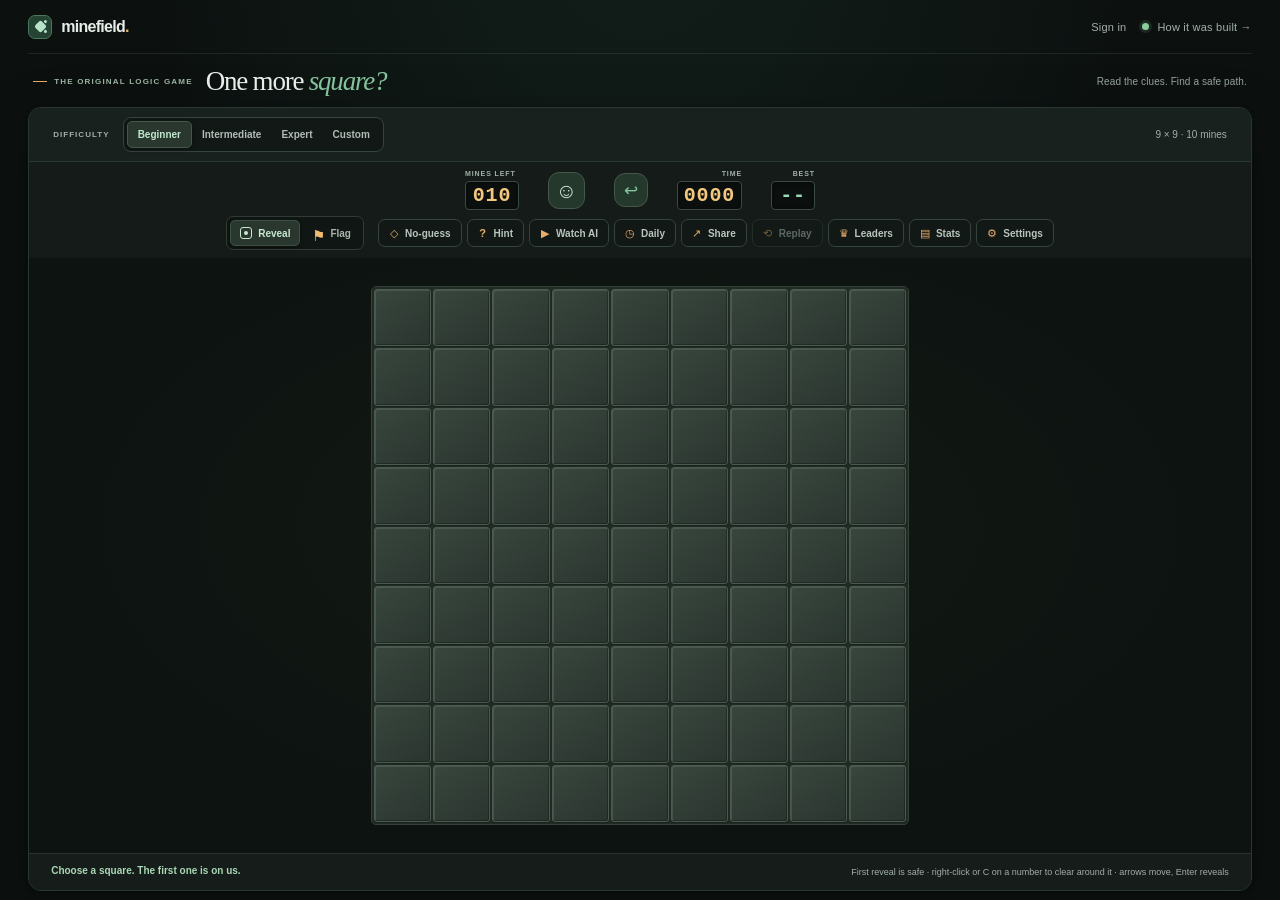
==== commit c5df5a72: "Add leaderboard and replayable game history; finish accounts docs - ui/leaderboard.mjs: Leaders dial" ====
--- a/index.html
+++ b/index.html
@@ -110,6 +110,9 @@
               <button class="tool-button" id="replay-button" type="button" aria-label="Replay this game" title="Watch the finished game move by move" disabled>
                 <span class="tool-icon" aria-hidden="true">⟲</span><span class="tool-text">Replay</span>
               </button>
+              <button class="tool-button" id="leaders-button" type="button" aria-label="Leaderboard" title="Fastest unassisted wins">
+                <span class="tool-icon" aria-hidden="true">♛</span><span class="tool-text">Leaders</span>
+              </button>
               <button class="tool-button" id="stats-button" type="button" aria-label="Stats" title="Games played, win rate, streaks, and speed">
                 <span class="tool-icon" aria-hidden="true">▤</span><span class="tool-text">Stats</span>
               </button>
@@ -189,6 +192,34 @@
       </div>
     </dialog>
 
+    <dialog class="panel panel-wide" id="leaders-dialog" aria-labelledby="leaders-title">
+      <div class="panel-head">
+        <h2 id="leaders-title">Leaderboard</h2>
+        <form method="dialog"><button class="panel-close" type="submit" aria-label="Close">×</button></form>
+      </div>
+      <div class="leaders-tabs" role="group" aria-label="Leaderboard mode">
+        <button class="tool-button" type="button" data-leaders="beginner" aria-pressed="true">Beginner</button>
+        <button class="tool-button" type="button" data-leaders="intermediate" aria-pressed="false">Intermediate</button>
+        <button class="tool-button" type="button" data-leaders="expert" aria-pressed="false">Expert</button>
+        <button class="tool-button" type="button" data-leaders="daily" aria-pressed="false">Daily</button>
+      </div>
+      <div class="stats-wrap" id="leaders-wrap" hidden>
+        <table class="stats-table leaders-table">
+          <thead>
+            <tr>
+              <th scope="col">Rank</th>
+              <th scope="col">Player</th>
+              <th scope="col">Time (s)</th>
+              <th scope="col"><abbr title="Board difficulty (3BV) cleared per second">3BV/s</abbr></th>
+            </tr>
+          </thead>
+          <tbody id="leaders-body"></tbody>
+        </table>
+      </div>
+      <p class="panel-note" id="leaders-status" role="status"></p>
+      <p class="panel-note">Only unassisted wins count. Times are sent by players' browsers and are not verified.</p>
+    </dialog>
+
     <dialog class="panel" id="account-dialog" aria-labelledby="account-title">
       <div class="panel-head">
         <h2 id="account-title">Sign in</h2>
@@ -219,6 +250,9 @@
         <div class="panel-actions">
           <button class="panel-action" id="account-sign-out" type="button">Sign out</button>
         </div>
+        <h3 class="history-title">Your games</h3>
+        <p class="panel-note" id="history-message" role="status"></p>
+        <ul class="history-list" id="history-list"></ul>
       </div>
       <p class="panel-note">Stats already saved in this browser stay here; they are not added to your account.</p>
     </dialog>
--- a/css/game.css
+++ b/css/game.css
@@ -1037,6 +1037,47 @@
   gap: 8px;
 }
 
+.leaders-tabs {
+  display: flex;
+  flex-wrap: wrap;
+  gap: 5px;
+  padding: 12px 16px 0;
+}
+
+.leaders-table th:nth-child(2),
+.leaders-table td:nth-child(2) {
+  text-align: left;
+}
+
+.leaders-table tr.is-own > * {
+  background: var(--green-fill);
+  color: var(--green-dark);
+}
+
+.history-title {
+  margin: 8px 16px 0;
+  font-size: 13px;
+}
+
+.history-list {
+  display: grid;
+  max-height: 40vh;
+  margin: 0;
+  padding: 0 16px;
+  overflow-y: auto;
+  list-style: none;
+  font-size: 12px;
+}
+
+.history-list li {
+  display: flex;
+  align-items: center;
+  justify-content: space-between;
+  gap: 8px;
+  padding: 6px 0;
+  border-bottom: 1px solid var(--line);
+}
+
 .account-name {
   margin: 4px 16px 0;
   overflow-wrap: anywhere;
